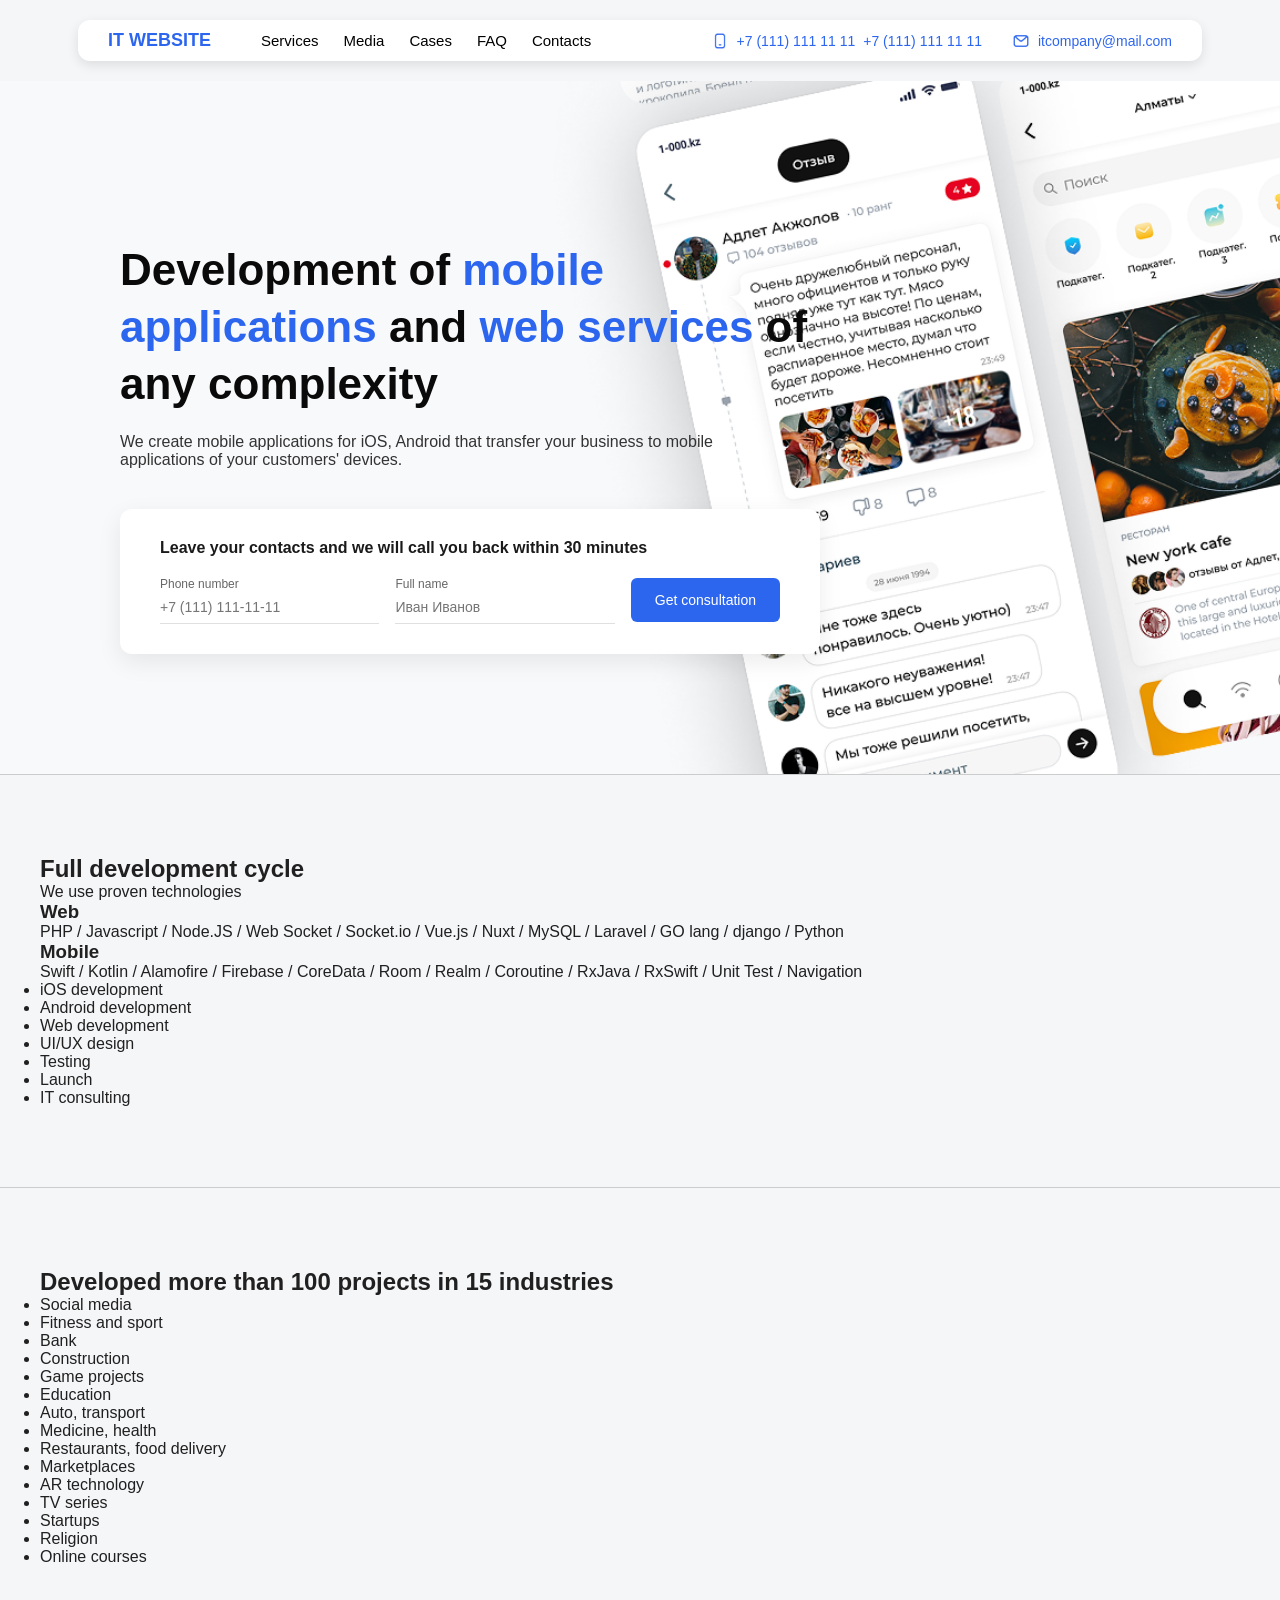
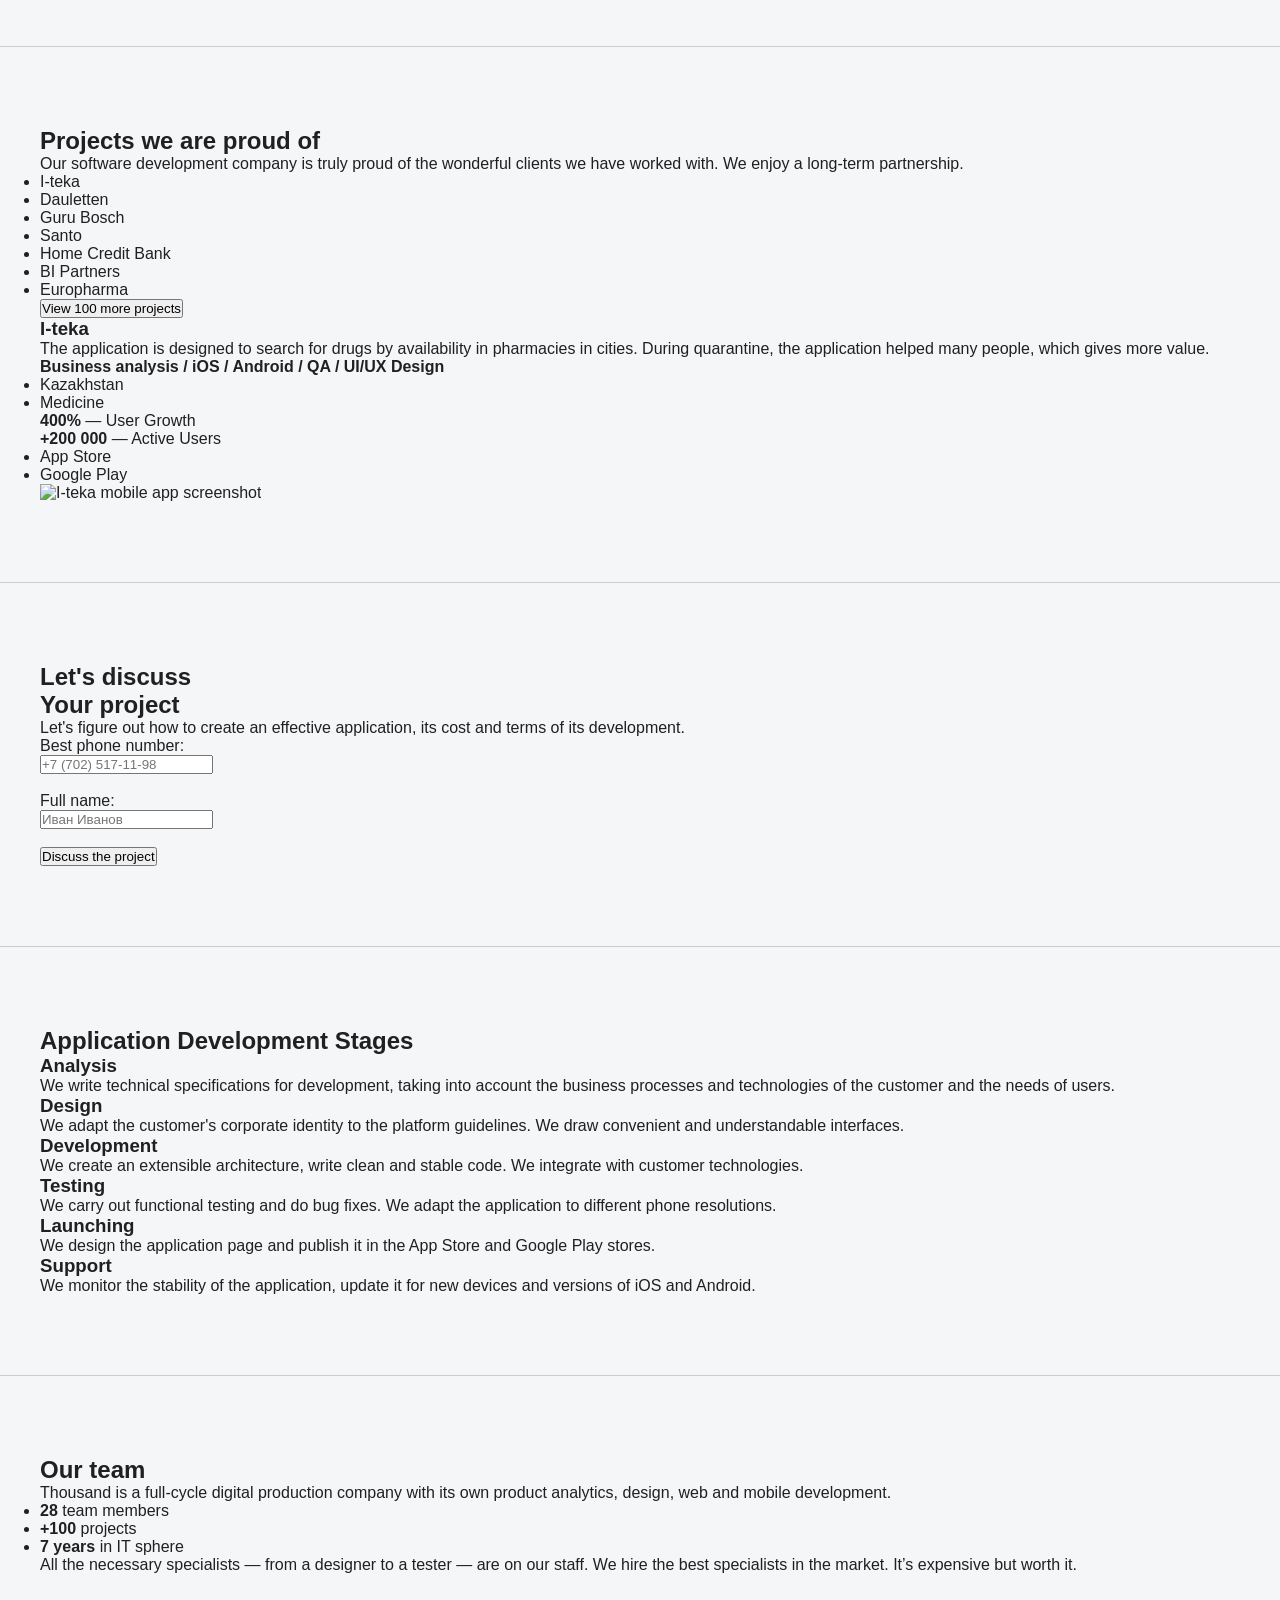
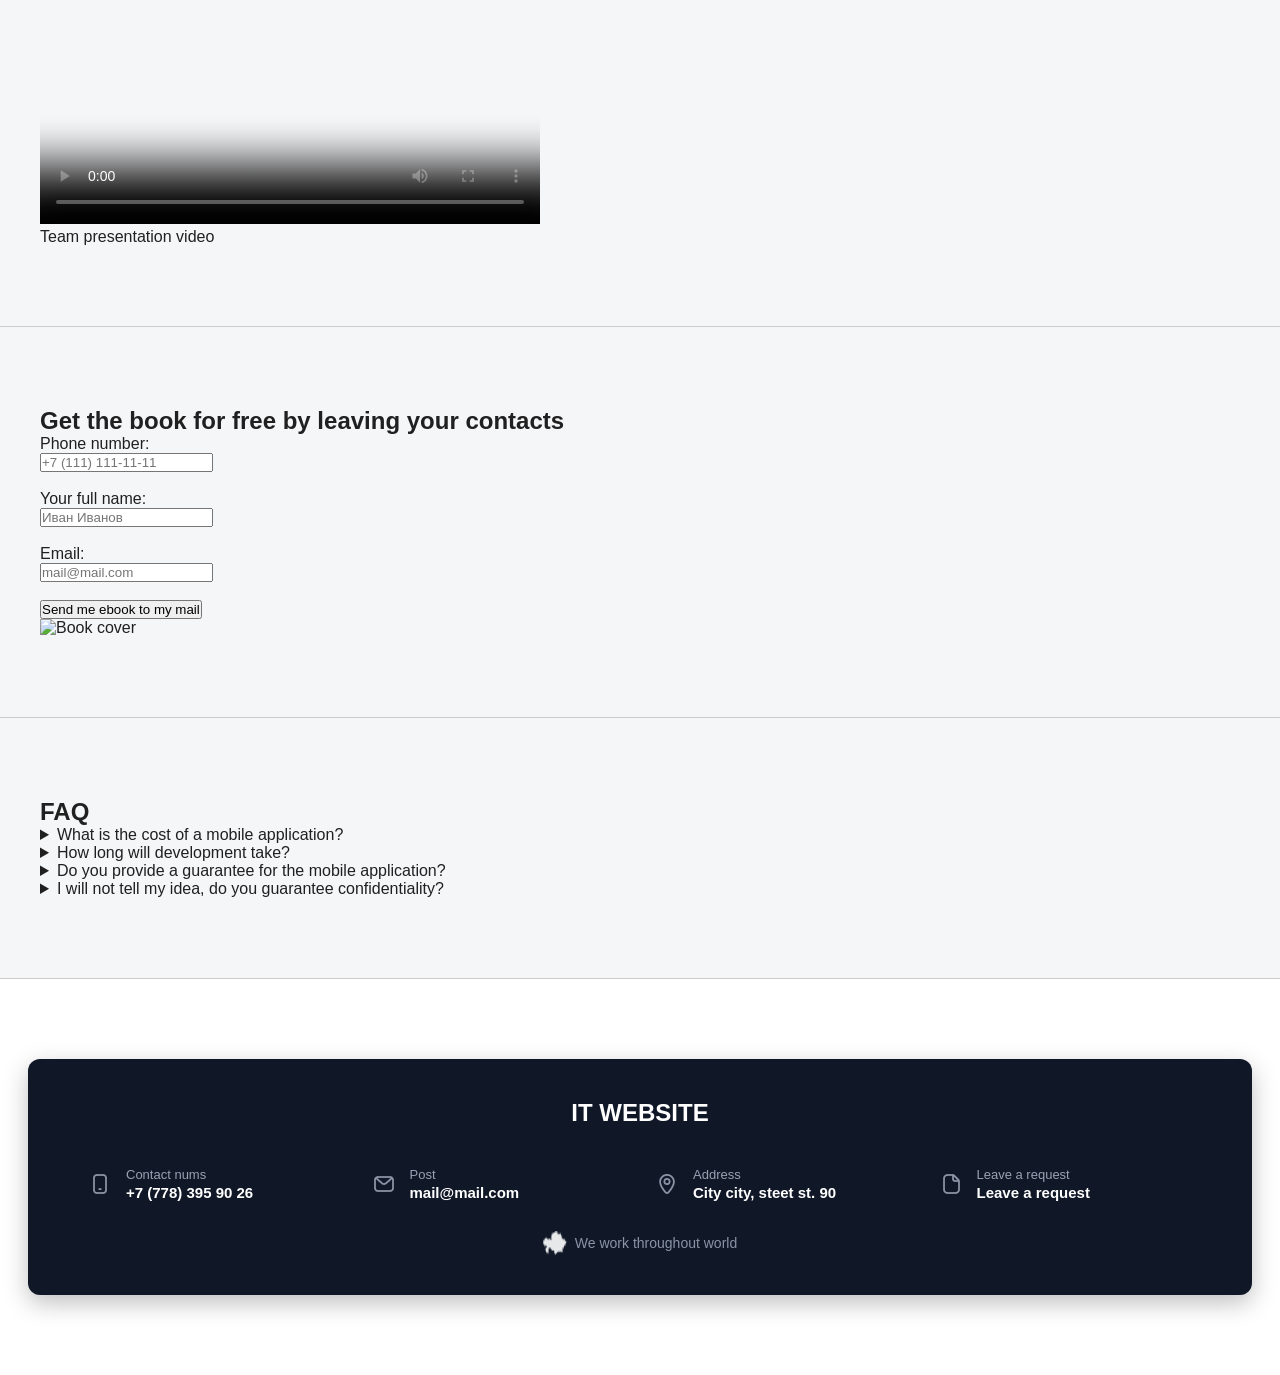
==== pr/index.html @ 30d2f7fa "Практика 4 готова" ====
<!DOCTYPE html>
<html lang="ru">

<head>
    <meta charset="UTF-8">
    <meta name="viewport" content="width=device-width, initial-scale=1.0">
    <title>Практика 4</title>
    <link rel="stylesheet" href="style.css">
</head>

<body>

    <header class="site-header">
        <div class="header-card">
            <div class="header-left">
                <h1 class="logo">IT WEBSITE</h1>

                <nav class="main-nav">
                    <ul>
                        <li><a href="#">Services</a></li>
                        <li><a href="#">Media</a></li>
                        <li><a href="#">Cases</a></li>
                        <li><a href="#">FAQ</a></li>
                        <li><a href="#">Contacts</a></li>
                    </ul>
                </nav>
            </div>

            <div class="header-right">
                <div class="contact-block">
                    <img src="../src/assets/icons/phone_color.png" alt="phone">
                    <p>+7 (111) 111 11 11</p>
                    <p>+7 (111) 111 11 11</p>
                </div>

                <div class="contact-block">
                    <img src="../src/assets/icons/letter_color.png" alt="mail">
                    <a href="mailto:itcompany@mail.com">itcompany@mail.com</a>
                </div>
            </div>
        </div>
    </header>



    <section class="hero">
        <div class="hero-container">

            <div class="hero-text">
                <h2>
                    Development of <span>mobile applications</span> and <span>web services</span> of any complexity
                </h2>
                <p>
                    We create mobile applications for iOS, Android that transfer your business to mobile applications
                    of your customers' devices.
                </p>
            </div>

            <div class="hero-form">
                <h3>Leave your contacts and we will call you back within 30 minutes</h3>

                <form>
                    <label>
                        <span>Phone number</span>
                        <input type="tel" name="phone" placeholder="+7 (111) 111-11-11">
                    </label>

                    <label>
                        <span>Full name</span>
                        <input type="text" name="fullname" placeholder="Иван Иванов">
                    </label>

                    <button type="submit">Get consultation</button>
                </form>
            </div>
        </div>
    </section>


    <hr>

    <section class="development-cycle">
        <h2>Full development cycle</h2>
        <p>We use proven technologies</p>

        <div class="technologies">
            <h3>Web</h3>
            <p>PHP / Javascript / Node.JS / Web Socket / Socket.io / Vue.js / Nuxt / MySQL / Laravel / GO lang / django
                / Python</p>

            <h3>Mobile</h3>
            <p>Swift / Kotlin / Alamofire / Firebase / CoreData / Room / Realm / Coroutine / RxJava / RxSwift / Unit
                Test / Navigation</p>
        </div>

        <div class="directions">
            <ul>
                <li>iOS development</li>
                <li>Android development</li>
                <li>Web development</li>
                <li>UI/UX design</li>
                <li>Testing</li>
                <li>Launch</li>
                <li>IT consulting</li>
            </ul>
        </div>
    </section>

    <hr>
    <section class="industries">
        <h2>Developed more than <b>100</b> projects in <b>15</b> industries</h2>

        <div class="industries-list">
            <ul>
                <li>Social media</li>
                <li>Fitness and sport</li>
                <li>Bank</li>
                <li>Construction</li>
                <li>Game projects</li>

                <li>Education</li>
                <li>Auto, transport</li>
                <li>Medicine, health</li>
                <li>Restaurants, food delivery</li>
                <li>Marketplaces</li>


<li>AR technology</li>
                <li>TV series</li>
                <li>Startups</li>
                <li>Religion</li>
                <li>Online courses</li>
            </ul>
        </div>
    </section>

    <hr>

    <section class="projects">
        <h2>Projects we are proud of</h2>
        <p>Our software development company is truly proud of the wonderful clients we have worked with. We enjoy a
            long-term partnership.</p>

        <div class="projects-list">
            <ul>
                <li>I-teka</li>
                <li>Dauletten</li>
                <li>Guru Bosch</li>
                <li>Santo</li>
                <li>Home Credit Bank</li>
                <li>BI Partners</li>
                <li>Europharma</li>
            </ul>
            <button>View 100 more projects</button>
        </div>

        <article class="project-item">
            <h3>I-teka</h3>
            <p>The application is designed to search for drugs by availability in pharmacies in cities. During
                quarantine, the application helped many people, which gives more value.</p>

            <p><b>Business analysis / iOS / Android / QA / UI/UX Design</b></p>

            <ul>
                <li>Kazakhstan</li>
                <li>Medicine</li>
            </ul>

            <div class="project-stats">
                <p><b>400%</b> — User Growth</p>
                <p><b>+200 000</b> — Active Users</p>
            </div>

            <div class="app-links">
                <ul>
                    <li>App Store</li>
                    <li>Google Play</li>
                </ul>
            </div>

            <img src="images/project-iteka.jpg" alt="I-teka mobile app screenshot" width="400">
        </article>
    </section>

    <hr>

    <section class="discuss-project">
        <div class="discuss-info">
            <h2>Let's discuss<br>Your project</h2>
            <p>Let's figure out how to create an effective application, its cost and terms of its development.</p>
        </div>

        <div class="discuss-form">
            <form>
                <label>
                    Best phone number:<br>
                    <input type="tel" name="phone" placeholder="+7 (702) 517-11-98">
                </label>
                <br><br>

                <label>
                    Full name:<br>
                    <input type="text" name="fullname" placeholder="Иван Иванов">
                </label>
                <br><br>

                <button type="submit">Discuss the project</button>
            </form>
        </div>
    </section>

    <hr>

    <section class="development-stages">
        <h2>Application Development Stages</h2>

        <div class="stages-list">
            <article class="stage">
                <h3>Analysis</h3>
                <p>We write technical specifications for development, taking into account the business processes and
                    technologies of the customer and the needs of users.</p>
            </article>

            <article class="stage">
                <h3>Design</h3>
                <p>We adapt the customer's corporate identity to the platform guidelines. We draw convenient and
                    understandable interfaces.</p>
            </article>

            <article class="stage">
                <h3>Development</h3>
                <p>We create an extensible architecture, write clean and stable code. We integrate with customer
                    technologies.</p>
            </article>

            <article class="stage">
                <h3>Testing</h3>
                <p>We carry out functional testing and do bug fixes. We adapt the application to different phone
                    resolutions.</p>
            </article>

            <article class="stage">
                <h3>Launching</h3>
                <p>We design the application page and publish it in the App Store and Google Play stores.</p>
            </article>

<article class="stage">
                <h3>Support</h3>
                <p>We monitor the stability of the application, update it for new devices and versions of iOS and
                    Android.</p>
            </article>
        </div>
    </section>

    <hr>

    <section class="team">
        <div class="team-info">
            <h2>Our team</h2>
            <p>Thousand is a full-cycle digital production company with its own product analytics, design, web and
                mobile development.</p>

            <ul class="team-stats">
                <li>
                    <strong>28</strong>
                    <span>team members</span>
                </li>
                <li>
                    <strong>+100</strong>
                    <span>projects</span>
                </li>
                <li>
                    <strong>7 years</strong>
                    <span>in IT sphere</span>
                </li>
            </ul>

            <p>All the necessary specialists — from a designer to a tester — are on our staff. We hire the best
                specialists in the market. It’s expensive but worth it.</p>
        </div>

        <div class="team-media">
            <figure>
                <video controls poster="images/team-poster.jpg" width="500">
                    <source src="videos/team-presentation.mp4" type="video/mp4">
                    Your browser does not support the video tag.
                </video>
                <figcaption>Team presentation video</figcaption>
            </figure>
        </div>
    </section>

    <hr>

    <section class="get-book">
        <h2>Get the book for free by leaving your contacts</h2>

        <div class="book-content">
            <div class="book-form">
                <form>
                    <label>
                        Phone number:<br>
                        <input type="tel" name="phone" placeholder="+7 (111) 111-11-11">
                    </label>
                    <br><br>

                    <label>
                        Your full name:<br>
                        <input type="text" name="fullname" placeholder="Иван Иванов">
                    </label>
                    <br><br>

                    <label>
                        Email:<br>
                        <input type="email" name="email" placeholder="mail@mail.com">
                    </label>
                    <br><br>

                    <button type="submit">Send me ebook to my mail</button>
                </form>
            </div>

            <div class="book-image">
                <img src="images/book.jpg" alt="Book cover" width="250">
            </div>
        </div>
    </section>

    <hr>

    <section class="faq">
        <h2>FAQ</h2>

        <div class="faq-content">
            <details>
                <summary>What is the cost of a mobile application?</summary>
                <p>-</p>
            </details>

            <details>
                <summary>How long will development take?</summary>
                <p>Development terms directly depend on the requirements for the mobile application, the characteristics
                    of the company, as well as the wishes of the customer.
                    Average development time from start to finished application:<br>
                    Medium projects — up to <b>3 months</b>.<br>
                    Large projects — about <b>4–6 months</b>.<br>
                    To get a more accurate estimate, it is necessary to define the main task, logic, and functionality.
                </p>
            </details>

            <details>
                <summary>Do you provide a guarantee for the mobile application?</summary>
                <p>-</p>
            </details>

            <details>
                <summary>I will not tell my idea, do you guarantee confidentiality?</summary>
                <p>-</p>
            </details>
        </div>
    </section>

    <hr>

    <footer class="site-footer">
        <div class="footer-card">
            <h2>IT WEBSITE</h2>

<div class="footer-row">
                <div class="footer-col">
                    <img src="../src/assets/icons/phone.png" alt="phone">
                    <div class="footer-text-block">
                        <p class="footer-label">Contact nums</p>
                        <p class="footer-text">+7 (778) 395 90 26</p>
                    </div>
                </div>

                <div class="footer-col">
                    <img src="../src/assets/icons/letter.png" alt="mail">
                    <div class="footer-text-block">
                        <p class="footer-label">Post</p>
                        <p class="footer-text">mail@mail.com</p>
                    </div>
                </div>

                <div class="footer-col">
                    <img src="../src/assets/icons/geo.png" alt="address">
                    <div class="footer-text-block">
                        <p class="footer-label">Address</p>
                        <p class="footer-text">City city, steet st. 90</p>
                    </div>
                </div>

                <div class="footer-col">
                    <img src="../src/assets/icons/doc.png" alt="request">
                    <div class="footer-text-block">
                        <p class="footer-label">Leave a request</p>
                        <p class="footer-text">Leave a request</p>
                    </div>
                </div>
            </div>

            <div class="footer-bottom">
                <img src="../src/assets/icons/cloud.png" alt="cloud">
                <p>We work throughout world</p>
            </div>
        </div>
    </footer>

</body>

</html>
---- pr/style.css ----
/* ГЛОБАЛЬНЫЕ СТИЛИ */

* {
  margin: 0;
  padding: 0;
  box-sizing: border-box;
}

body {
  font-family: Arial, sans-serif;
  color: #202020;
  display: flex;
  flex-direction: column;
  min-height: 100vh;
  background-color: #F5F6F8;
}

/* ШАПКА */

.site-header {
  background-color: #F5F6F8;
  display: flex;
  justify-content: center;
  padding: 20px 0;
  position: sticky;
  top: 0;
  z-index: 100;
}

.header-card {
  background-color: #fff;
  border-radius: 12px;
  box-shadow: 0 4px 12px rgba(0, 0, 0, 0.1);
  max-width: 1124px;
  width: 90%;
  padding: 10px 30px;
  display: flex;
  justify-content: space-between;
  align-items: center;
}

/* левая часть: логотип + меню */
.header-left {
  display: flex;
  align-items: center;
  gap: 50px;
}

.logo {
  font-size: 18px;
  font-weight: 700;
  color: #2D66EE;
}

/* навигация */
.main-nav ul {
  list-style: none;
  display: flex;
  gap: 25px;
}

.main-nav a {
  text-decoration: none;
  color: #000;
  font-size: 15px;
  font-weight: 500;
  transition: color 0.2s ease;
}

.main-nav a:hover {
  color: #2D66EE;
}

/* правая часть: телефоны и почта */
.header-right {
  display: flex;
  align-items: center;
  gap: 30px;
}

.contact-block {
  display: flex;
  align-items: center;
  gap: 8px;
}

.contact-block img {
  width: 18px;
  height: auto;
}

.contact-block p,
.contact-block a {
  font-size: 14px;
  font-weight: 500;
  color: #2D66EE;
  text-decoration: none;
}

.contact-block a:hover {
  text-decoration: underline;
}

/* ПЕРВЫЙ ЭКРАН (HERO SECTION)*/

.hero {
  position: relative;
  background-color: #f8f9fb;
  background-image: url('../src/assets/img/hero-bg.png');
  background-repeat: no-repeat;
  background-position: right -100px top -100px; 
  background-size: 900px auto;
  padding: 160px 0 120px;
  overflow: visible;
}

/* контейнер секции */
.hero-container {
  display: flex;
  flex-direction: column;
  align-items: flex-start;
  max-width: 1100px;
  margin-left: 120px;
  position: relative;
  z-index: 1;
}

/* текст */
.hero-text h2 {
  font-size: 44px;
  font-weight: 700;
  line-height: 1.3;
  color: #0a0a0a;
  margin-bottom: 20px;
  max-width: 700px;
}

.hero-text span {
  color: #2D66EE;
}

.hero-text p {
  color: #333;
  font-size: 16px;
  max-width: 600px;
  margin-bottom: 40px;
}

/* форма */
.hero-form {
  background-color: #fff;
  border-radius: 12px;
  box-shadow: 0 8px 24px rgba(0, 0, 0, 0.08);
  padding: 30px 40px;
  width: 700px;
}

.hero-form h3 {
  font-size: 16px;
  font-weight: 600;
  margin-bottom: 20px;
  color: #1a1a1a;
}

/* поля и кнопка */
.hero-form form {
  display: flex;
  align-items: center;
  gap: 16px;
}

/* поля */
.hero-form label {
  display: flex;
  flex-direction: column;
  font-size: 12px;
  color: #666;
  flex: 1;
}

.hero-form input {
  border: none;
  border-bottom: 1px solid #e0e0e0;
  padding: 8px 0;
  font-size: 14px;
  outline: none;
}

/* кнопка */
.hero-form button {
  background-color: #2D66EE;
  color: white;
  font-size: 14px;
  font-weight: 500;
  border: none;
  border-radius: 6px;
  padding: 14px 24px;
  cursor: pointer;
  flex-shrink: 0;
  transition: background-color 0.2s;
}

.hero-form button:hover {
  background-color: #1f4fb5;
}

/* ПОДВАЛ */

.site-footer {
  background-color: #fff;
  display: flex;
  justify-content: center;
  align-items: center;
  padding: 80px 0;
}

/* карточка подвала */
.footer-card {
  background-color: #101828;
  border-radius: 12px;
  padding: 40px 60px;
  box-shadow: 0 8px 24px rgba(0, 0, 0, 0.25);
  width: 100%;
  max-width: 1224px;
  color: white;
}

/* заголовок */
.footer-card h2 {
  text-align: center;
  font-size: 24px;
  font-weight: 700;
  margin-bottom: 40px;
}

/* блок с 4 колонками */
.footer-row {
  display: flex;
  justify-content: space-between;
  align-items: center;
  flex-wrap: wrap;
  gap: 30px;
  margin-bottom: 30px;
}

/* каждая колонка */
.footer-col {
  display: flex;
  align-items: center;
  gap: 14px;
  flex: 1;
  min-width: 220px;
}

.footer-col img {
  width: 24px;
  height: 24px;
  opacity: 0.9;
}

Ангелиночка(солнышко), [28.11.2025 20:32]
/* текстовые блоки */
.footer-text-block {
  display: flex;
  flex-direction: column;
  align-items: flex-start;
}

.footer-label {
  font-size: 13px;
  color: #98A2B3;
  margin-bottom: 2px;
}

.footer-text {
  font-size: 15px;
  font-weight: 600;
  color: #FFFFFF;
}

/* нижняя строка */
.footer-bottom {
  display: flex;
  justify-content: center;
  align-items: center;
  gap: 8px;
  font-size: 14px;
  color: #98A2B3;
  opacity: 0.9;
}

.footer-bottom img {
  width: 24px;
  height: 24px;
}

section {
  padding: 80px 40px;
}

hr {
  border: none;
  border-top: 1px solid #ccc;
}
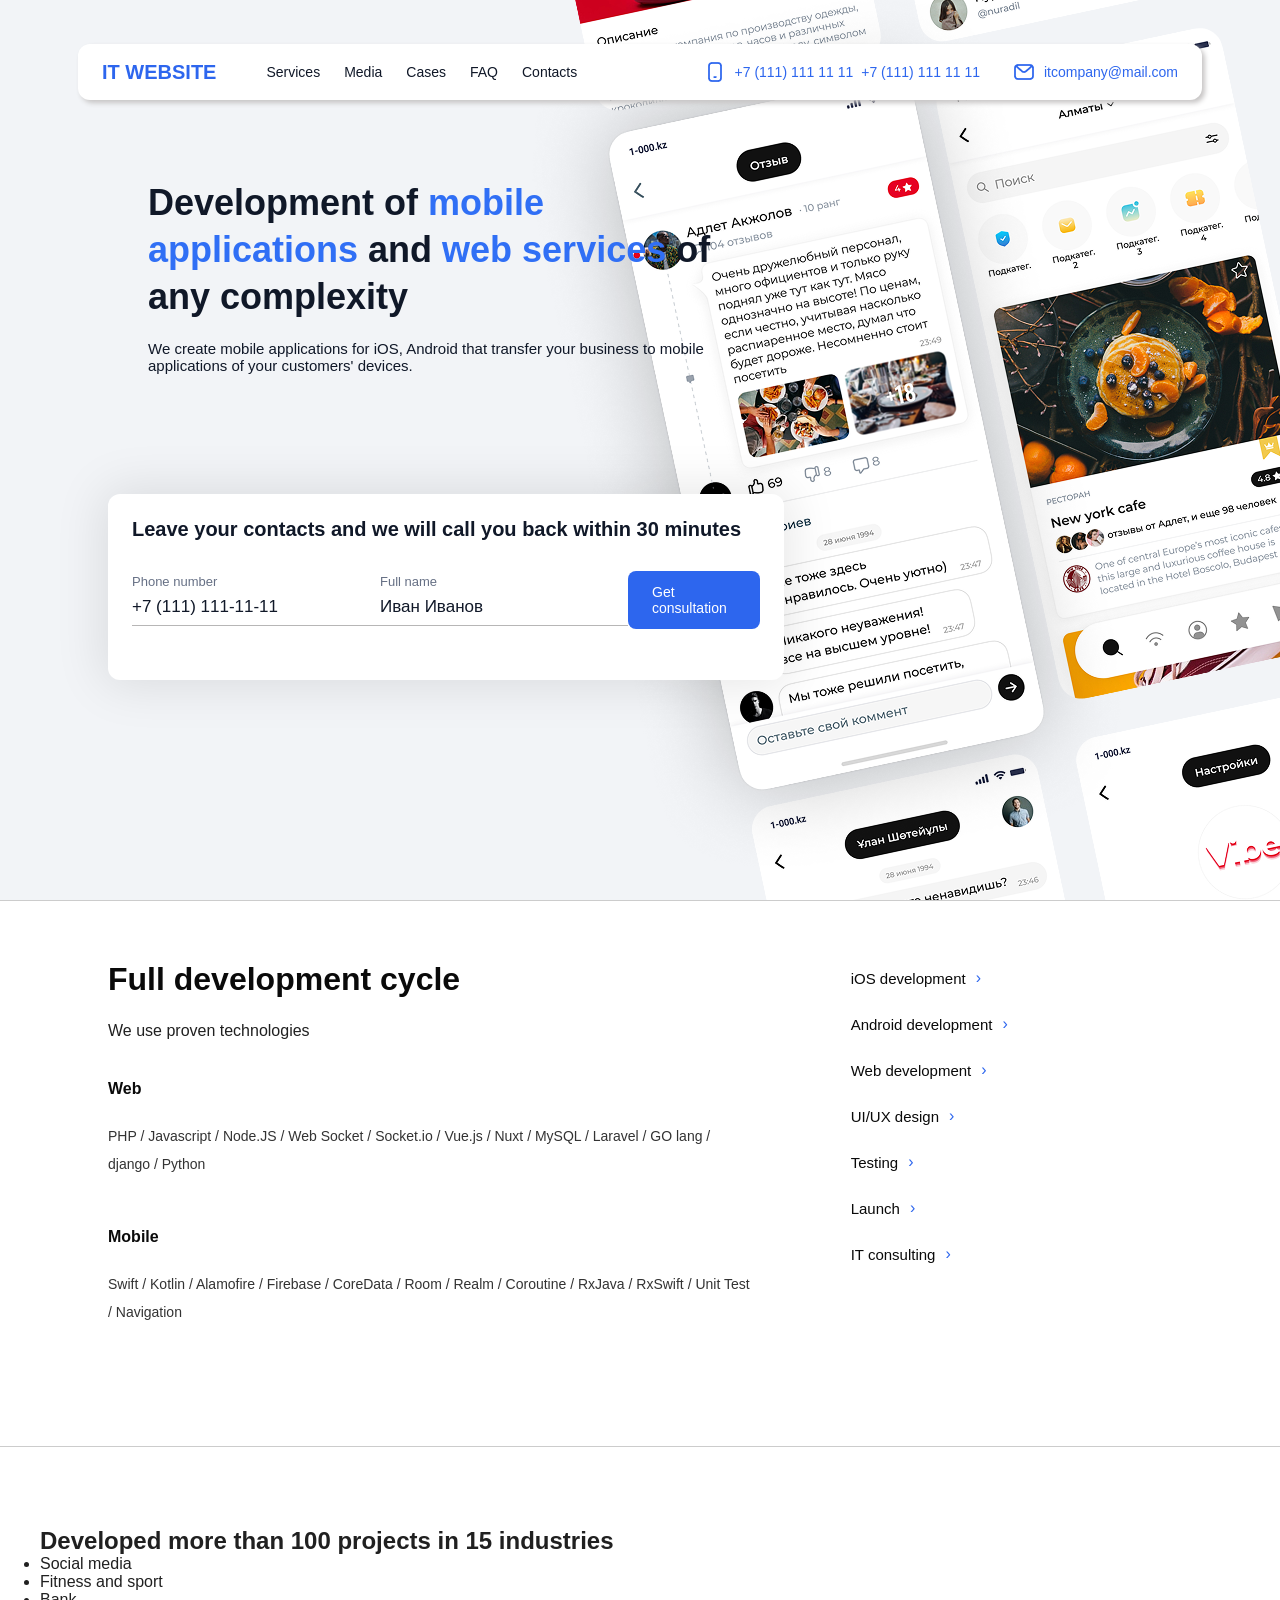
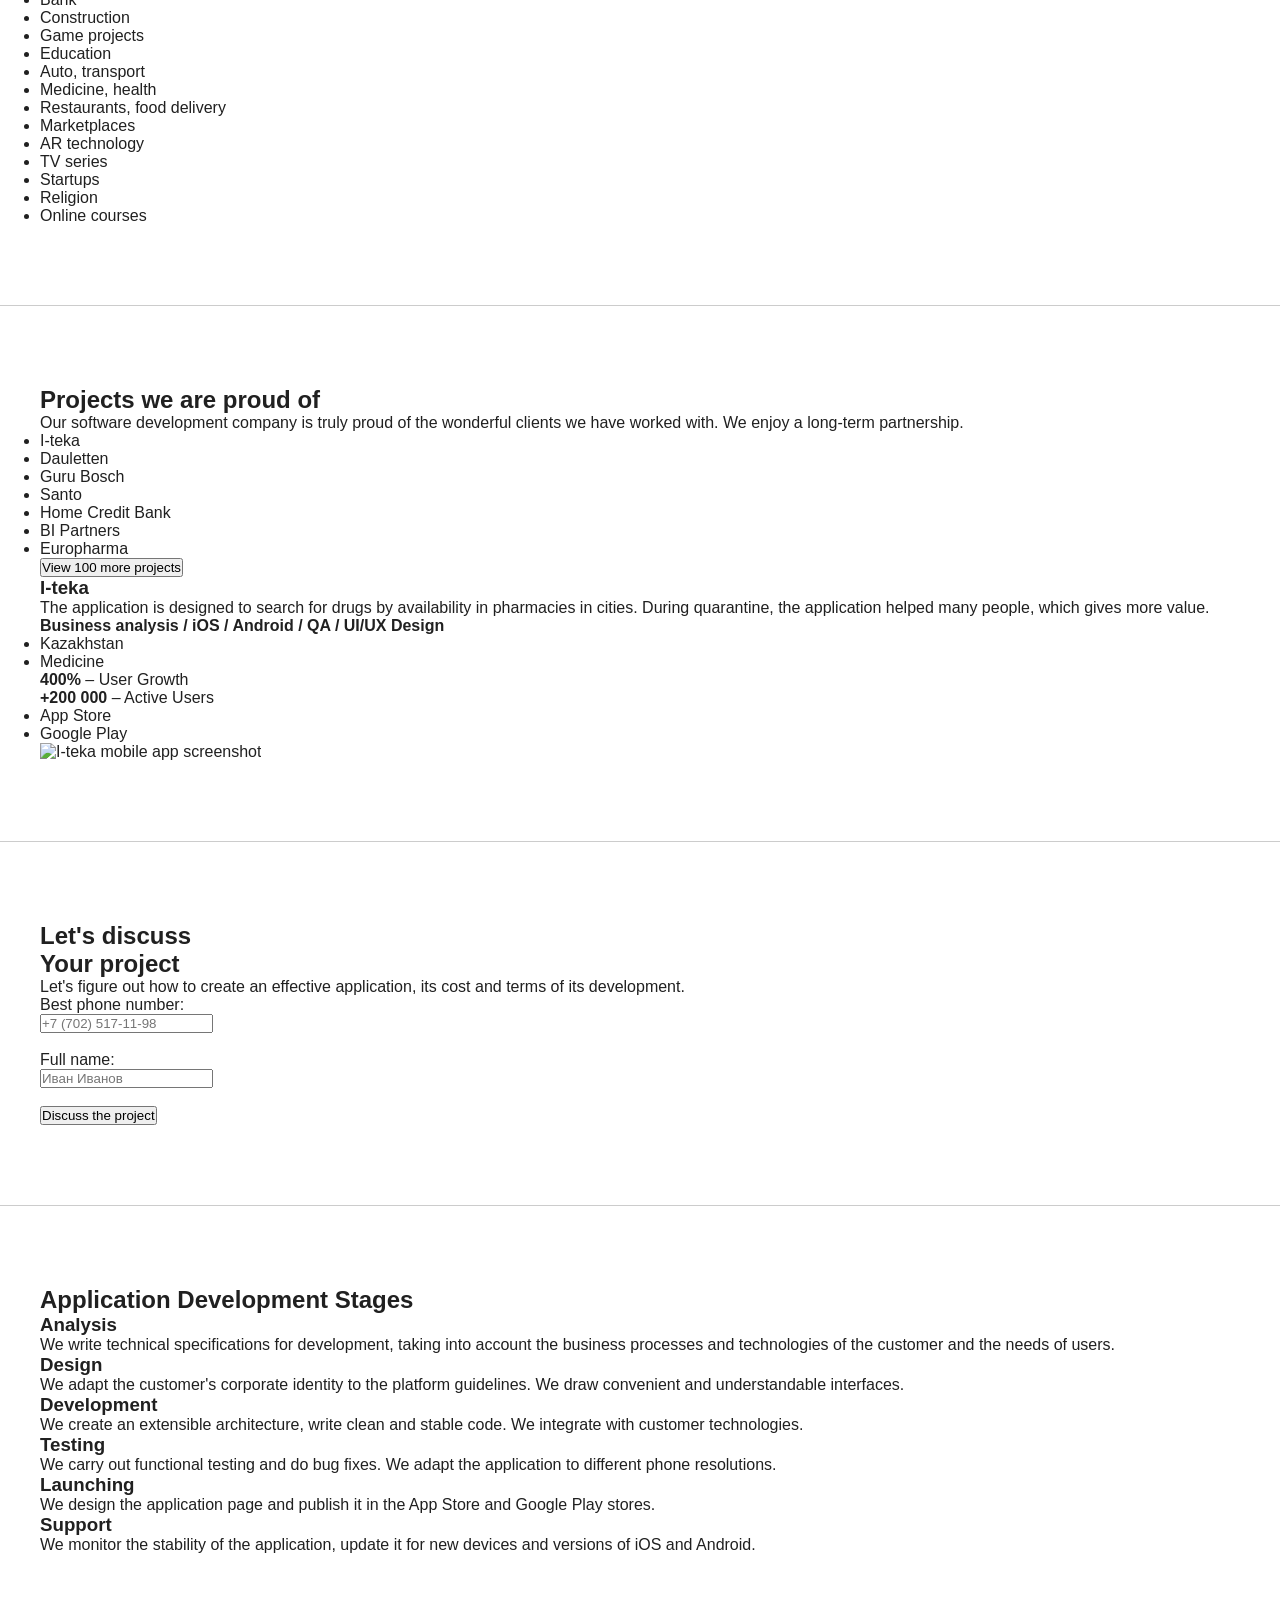
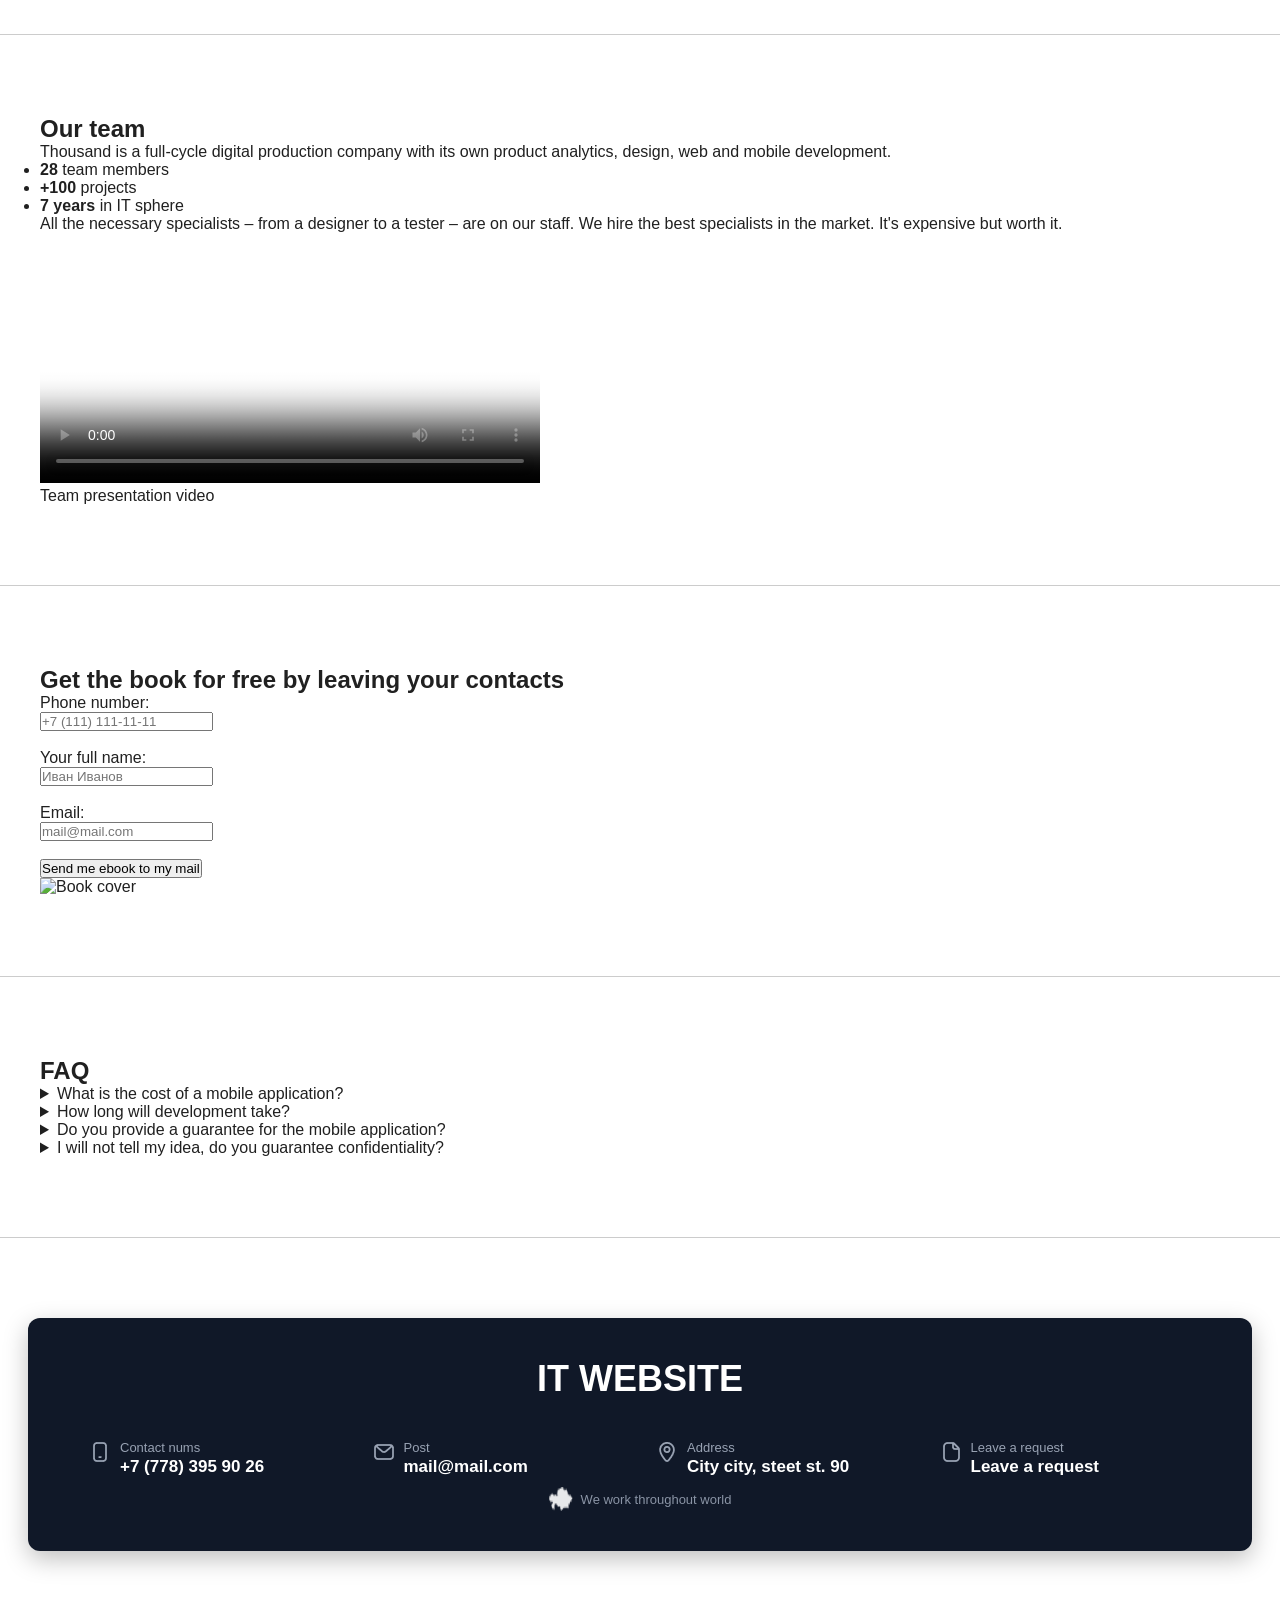
==== commit aa74a168: "Практика 5" ====
--- a/pr/index.html
+++ b/pr/index.html
@@ -4,17 +4,19 @@
 <head>
     <meta charset="UTF-8">
     <meta name="viewport" content="width=device-width, initial-scale=1.0">
-    <title>Практика 4</title>
+    <title>Практика</title>
     <link rel="stylesheet" href="style.css">
 </head>
 
 <body>
-
     <header class="site-header">
         <div class="header-card">
             <div class="header-left">
+                <div class="mobile-menu_icon">
+                    <img src="../src/assets/icons/burger.png" alt="menu">
+                </div>
+
                 <h1 class="logo">IT WEBSITE</h1>
-
                 <nav class="main-nav">
                     <ul>
                         <li><a href="#">Services</a></li>
@@ -25,14 +27,12 @@
                     </ul>
                 </nav>
             </div>
-
             <div class="header-right">
                 <div class="contact-block">
                     <img src="../src/assets/icons/phone_color.png" alt="phone">
                     <p>+7 (111) 111 11 11</p>
                     <p>+7 (111) 111 11 11</p>
                 </div>
-
                 <div class="contact-block">
                     <img src="../src/assets/icons/letter_color.png" alt="mail">
                     <a href="mailto:itcompany@mail.com">itcompany@mail.com</a>
@@ -41,75 +41,76 @@
         </div>
     </header>
 
-
-
     <section class="hero">
         <div class="hero-container">
-
             <div class="hero-text">
                 <h2>
-                    Development of <span>mobile applications</span> and <span>web services</span> of any complexity
+                    Development of <span>mobile applications</span> and
+                    <span>web services</span> of any complexity
                 </h2>
                 <p>
-                    We create mobile applications for iOS, Android that transfer your business to mobile applications
-                    of your customers' devices.
-                </p>
-            </div>
-
+                    We create mobile applications for iOS, Android that transfer your business to mobile
+                    applications of your customers' devices.
+                </p>
+            </div>
             <div class="hero-form">
                 <h3>Leave your contacts and we will call you back within 30 minutes</h3>
-
                 <form>
                     <label>
                         <span>Phone number</span>
                         <input type="tel" name="phone" placeholder="+7 (111) 111-11-11">
                     </label>
-
                     <label>
                         <span>Full name</span>
                         <input type="text" name="fullname" placeholder="Иван Иванов">
                     </label>
-
-                    <button type="submit">Get consultation</button>
+                    <button type="submit">Get <br> consultation</button>
                 </form>
             </div>
         </div>
     </section>
 
-
     <hr>
 
     <section class="development-cycle">
-        <h2>Full development cycle</h2>
-        <p>We use proven technologies</p>
-
-        <div class="technologies">
-            <h3>Web</h3>
-            <p>PHP / Javascript / Node.JS / Web Socket / Socket.io / Vue.js / Nuxt / MySQL / Laravel / GO lang / django
-                / Python</p>
-
-            <h3>Mobile</h3>
-            <p>Swift / Kotlin / Alamofire / Firebase / CoreData / Room / Realm / Coroutine / RxJava / RxSwift / Unit
-                Test / Navigation</p>
-        </div>
-
-        <div class="directions">
-            <ul>
-                <li>iOS development</li>
-                <li>Android development</li>
-                <li>Web development</li>
-                <li>UI/UX design</li>
-                <li>Testing</li>
-                <li>Launch</li>
-                <li>IT consulting</li>
-            </ul>
-        </div>
-    </section>
-
-    <hr>
+        <div class="dev-header">
+            <h2>Full development cycle</h2>
+            <p>We use proven technologies</p>
+        </div>
+
+        <div class="development-cycle-container">
+            <div class="left-column">
+                <div class="technologies">
+                    <h3>Web</h3>
+                    <p>
+                        PHP / Javascript / Node.JS / Web Socket / Socket.io / Vue.js / Nuxt / MySQL /
+                        Laravel / GO lang / django / Python
+                    </p>
+                    <h3>Mobile</h3>
+                    <p>
+                        Swift / Kotlin / Alamofire / Firebase / CoreData / Room / Realm / Coroutine /
+                        RxJava / RxSwift / Unit Test / Navigation
+                    </p>
+                </div>
+            </div>
+            <div class="directions">
+                <ul>
+                    <li>iOS development</li>
+                    <li>Android development</li>
+                    <li>Web development</li>
+                    <li>UI/UX design</li>
+                    <li>Testing</li>
+                    <li>Launch</li>
+                    <li>IT consulting</li>
+                </ul>
+            </div>
+        </div>
+    </section>
+
+    <hr>
+
     <section class="industries">
         <h2>Developed more than <b>100</b> projects in <b>15</b> industries</h2>
-
         <div class="industries-list">
             <ul>
                 <li>Social media</li>
@@ -117,15 +118,12 @@
                 <li>Bank</li>
                 <li>Construction</li>
                 <li>Game projects</li>
-
                 <li>Education</li>
                 <li>Auto, transport</li>
                 <li>Medicine, health</li>
                 <li>Restaurants, food delivery</li>
                 <li>Marketplaces</li>
-
-
-<li>AR technology</li>
+                <li>AR technology</li>
                 <li>TV series</li>
                 <li>Startups</li>
                 <li>Religion</li>
@@ -138,9 +136,10 @@
 
     <section class="projects">
         <h2>Projects we are proud of</h2>
-        <p>Our software development company is truly proud of the wonderful clients we have worked with. We enjoy a
-            long-term partnership.</p>
-
+        <p>
+            Our software development company is truly proud of the wonderful clients we have worked with.
+            We enjoy a long-term partnership.
+        </p>
         <div class="projects-list">
             <ul>
                 <li>I-teka</li>
@@ -153,31 +152,27 @@
             </ul>
             <button>View 100 more projects</button>
         </div>
-
         <article class="project-item">
             <h3>I-teka</h3>
-            <p>The application is designed to search for drugs by availability in pharmacies in cities. During
-                quarantine, the application helped many people, which gives more value.</p>
-
+            <p>
+                The application is designed to search for drugs by availability in pharmacies in cities.
+                During quarantine, the application helped many people, which gives more value.
+            </p>
             <p><b>Business analysis / iOS / Android / QA / UI/UX Design</b></p>
-
             <ul>
                 <li>Kazakhstan</li>
                 <li>Medicine</li>
             </ul>
-
             <div class="project-stats">
-                <p><b>400%</b> — User Growth</p>
-                <p><b>+200 000</b> — Active Users</p>
-            </div>
-
+                <p><b>400%</b> – User Growth</p>
+                <p><b>+200 000</b> – Active Users</p>
+            </div>
             <div class="app-links">
                 <ul>
                     <li>App Store</li>
                     <li>Google Play</li>
                 </ul>
             </div>
-
             <img src="images/project-iteka.jpg" alt="I-teka mobile app screenshot" width="400">
         </article>
     </section>
@@ -189,7 +184,6 @@
             <h2>Let's discuss<br>Your project</h2>
             <p>Let's figure out how to create an effective application, its cost and terms of its development.</p>
         </div>
-
         <div class="discuss-form">
             <form>
                 <label>
@@ -197,13 +191,11 @@
                     <input type="tel" name="phone" placeholder="+7 (702) 517-11-98">
                 </label>
                 <br><br>
-
                 <label>
                     Full name:<br>
                     <input type="text" name="fullname" placeholder="Иван Иванов">
                 </label>
                 <br><br>
-
                 <button type="submit">Discuss the project</button>
             </form>
         </div>
@@ -213,41 +205,47 @@
 
     <section class="development-stages">
         <h2>Application Development Stages</h2>
-
         <div class="stages-list">
             <article class="stage">
                 <h3>Analysis</h3>
-                <p>We write technical specifications for development, taking into account the business processes and
-                    technologies of the customer and the needs of users.</p>
-            </article>
-
+                <p>
+                    We write technical specifications for development, taking into account the business
+                    processes and technologies of the customer and the needs of users.
+                </p>
+            </article>
             <article class="stage">
                 <h3>Design</h3>
-                <p>We adapt the customer's corporate identity to the platform guidelines. We draw convenient and
-                    understandable interfaces.</p>
-            </article>
-
+                <p>
+                    We adapt the customer's corporate identity to the platform guidelines.
+                    We draw convenient and understandable interfaces.
+                </p>
+            </article>
             <article class="stage">
                 <h3>Development</h3>
-                <p>We create an extensible architecture, write clean and stable code. We integrate with customer
-                    technologies.</p>
-            </article>
-
+                <p>
+                    We create an extensible architecture, write clean and stable code.
+                    We integrate with customer technologies.
+                </p>
+            </article>
             <article class="stage">
                 <h3>Testing</h3>
-                <p>We carry out functional testing and do bug fixes. We adapt the application to different phone
-                    resolutions.</p>
-            </article>
-
+                <p>
+                    We carry out functional testing and do bug fixes.
+                    We adapt the application to different phone resolutions.
+                </p>
+            </article>
             <article class="stage">
                 <h3>Launching</h3>
-                <p>We design the application page and publish it in the App Store and Google Play stores.</p>
-            </article>
-
-<article class="stage">
+                <p>
+                    We design the application page and publish it in the App Store and Google Play stores.
+                </p>
+            </article>
+            <article class="stage">
                 <h3>Support</h3>
-                <p>We monitor the stability of the application, update it for new devices and versions of iOS and
-                    Android.</p>
+                <p>
+                    We monitor the stability of the application, update it for new devices
+                    and versions of iOS and Android.
+                </p>
             </article>
         </div>
     </section>
@@ -257,28 +255,20 @@
     <section class="team">
         <div class="team-info">
             <h2>Our team</h2>
-            <p>Thousand is a full-cycle digital production company with its own product analytics, design, web and
-                mobile development.</p>
-
+            <p>
+                Thousand is a full-cycle digital production company with its own product analytics,
+                design, web and mobile development.
+            </p>
             <ul class="team-stats">
-                <li>
-                    <strong>28</strong>
-                    <span>team members</span>
-                </li>
-                <li>
-                    <strong>+100</strong>
-                    <span>projects</span>
-                </li>
-                <li>
-                    <strong>7 years</strong>
-                    <span>in IT sphere</span>
-                </li>
+                <li><strong>28</strong> <span>team members</span></li>
+                <li><strong>+100</strong> <span>projects</span></li>
+                <li><strong>7 years</strong> <span>in IT sphere</span></li>
             </ul>
-
-            <p>All the necessary specialists — from a designer to a tester — are on our staff. We hire the best
-                specialists in the market. It’s expensive but worth it.</p>
-        </div>
-
+            <p>
+                All the necessary specialists – from a designer to a tester – are on our staff.
+                We hire the best specialists in the market. It's expensive but worth it.
+            </p>
+        </div>
         <div class="team-media">
             <figure>
                 <video controls poster="images/team-poster.jpg" width="500">
@@ -294,7 +284,6 @@
 
     <section class="get-book">
         <h2>Get the book for free by leaving your contacts</h2>
-
         <div class="book-content">
             <div class="book-form">
                 <form>
@@ -303,23 +292,19 @@
                         <input type="tel" name="phone" placeholder="+7 (111) 111-11-11">
                     </label>
                     <br><br>
-
                     <label>
                         Your full name:<br>
                         <input type="text" name="fullname" placeholder="Иван Иванов">
                     </label>
                     <br><br>
-
                     <label>
                         Email:<br>
                         <input type="email" name="email" placeholder="mail@mail.com">
                     </label>
                     <br><br>
-
                     <button type="submit">Send me ebook to my mail</button>
                 </form>
             </div>
-
             <div class="book-image">
                 <img src="images/book.jpg" alt="Book cover" width="250">
             </div>
@@ -330,29 +315,27 @@
 
     <section class="faq">
         <h2>FAQ</h2>
-
         <div class="faq-content">
             <details>
                 <summary>What is the cost of a mobile application?</summary>
                 <p>-</p>
             </details>
-
             <details>
                 <summary>How long will development take?</summary>
-                <p>Development terms directly depend on the requirements for the mobile application, the characteristics
-                    of the company, as well as the wishes of the customer.
+                <p>
+                    Development terms directly depend on the requirements for the mobile application,
+                    the characteristics of the company, as well as the wishes of the customer.
                     Average development time from start to finished application:<br>
-                    Medium projects — up to <b>3 months</b>.<br>
-                    Large projects — about <b>4–6 months</b>.<br>
-                    To get a more accurate estimate, it is necessary to define the main task, logic, and functionality.
+                    Medium projects – up to <b>3 months</b>.<br>
+                    Large projects – about <b>4–6 months</b>.<br>
+                    To get a more accurate estimate, it is necessary to define the main task,
+                    logic, and functionality.
                 </p>
             </details>
-
             <details>
                 <summary>Do you provide a guarantee for the mobile application?</summary>
                 <p>-</p>
             </details>
-
             <details>
                 <summary>I will not tell my idea, do you guarantee confidentiality?</summary>
                 <p>-</p>
@@ -365,8 +348,7 @@
     <footer class="site-footer">
         <div class="footer-card">
             <h2>IT WEBSITE</h2>
-
-<div class="footer-row">
+            <div class="footer-row">
                 <div class="footer-col">
                     <img src="../src/assets/icons/phone.png" alt="phone">
                     <div class="footer-text-block">
@@ -374,7 +356,6 @@
                         <p class="footer-text">+7 (778) 395 90 26</p>
                     </div>
                 </div>
-
                 <div class="footer-col">
                     <img src="../src/assets/icons/letter.png" alt="mail">
                     <div class="footer-text-block">
@@ -382,7 +363,6 @@
                         <p class="footer-text">mail@mail.com</p>
                     </div>
                 </div>
-
                 <div class="footer-col">
                     <img src="../src/assets/icons/geo.png" alt="address">
                     <div class="footer-text-block">
@@ -390,7 +370,6 @@
                         <p class="footer-text">City city, steet st. 90</p>
                     </div>
                 </div>
-
                 <div class="footer-col">
                     <img src="../src/assets/icons/doc.png" alt="request">
                     <div class="footer-text-block">
@@ -399,14 +378,12 @@
                     </div>
                 </div>
             </div>
-
             <div class="footer-bottom">
                 <img src="../src/assets/icons/cloud.png" alt="cloud">
                 <p>We work throughout world</p>
             </div>
         </div>
     </footer>
-
 </body>
 
 </html>
--- a/pr/style.css
+++ b/pr/style.css
@@ -1,6 +1,3 @@
-
-/* ГЛОБАЛЬНЫЕ СТИЛИ */
-
 * {
   margin: 0;
   padding: 0;
@@ -8,36 +5,56 @@
 }
 
 body {
-  font-family: Arial, sans-serif;
+  font-family: 'Inter', Arial, sans-serif;
   color: #202020;
   display: flex;
   flex-direction: column;
   min-height: 100vh;
-  background-color: #F5F6F8;
+  background-color: #fff;
+  font-weight: 400;
 }
 
 /* ШАПКА */
+.mobile-menu_icon {
+  display: none;
+  cursor: pointer;
+}
+
+.mobile-menu_icon img {
+  width: 24px;
+  height: 24px;
+}
 
 .site-header {
-  background-color: #F5F6F8;
+  background-color: transparent;
   display: flex;
   justify-content: center;
   padding: 20px 0;
-  position: sticky;
-  top: 0;
-  z-index: 100;
+  position: fixed;
+  top: 24px;
+  left: 0;
+  right: 0;
+  z-index: 1000;
 }
 
 .header-card {
-  background-color: #fff;
+  display: flex;
+  padding: 16px 24px;
+  height: 56px;
+  width: 1124px;
+  max-width: 90%;
   border-radius: 12px;
-  box-shadow: 0 4px 12px rgba(0, 0, 0, 0.1);
-  max-width: 1124px;
-  width: 90%;
-  padding: 10px 30px;
-  display: flex;
+  background-color: #FFFFFF;
+  box-shadow: 3px 3px 5px rgb(199, 197, 197);
+  align-items: center;
   justify-content: space-between;
-  align-items: center;
+  font-weight: 500;
+}
+
+.logo {
+  color: #2D66EE;
+  font-size: 20px;
+  font-weight: 700;
 }
 
 /* левая часть: логотип + меню */
@@ -45,25 +62,32 @@
   display: flex;
   align-items: center;
   gap: 50px;
-}
-
-.logo {
-  font-size: 18px;
-  font-weight: 700;
-  color: #2D66EE;
 }
 
 /* навигация */
 .main-nav ul {
   list-style: none;
   display: flex;
-  gap: 25px;
+  gap: 24px;
+  margin: 0;
+  padding: 0;
+}
+
+.main-nav li {
+  font-size: 14px;
+  color: #101828;
+  cursor: pointer;
+  transition: color 0.2s ease;
+}
+
+.main-nav li:hover {
+  color: #2D66EE;
 }
 
 .main-nav a {
   text-decoration: none;
-  color: #000;
-  font-size: 15px;
+  color: #101828;
+  font-size: 14px;
   font-weight: 500;
   transition: color 0.2s ease;
 }
@@ -75,127 +99,140 @@
 /* правая часть: телефоны и почта */
 .header-right {
   display: flex;
+  gap: 32px;
   align-items: center;
-  gap: 30px;
 }
 
 .contact-block {
   display: flex;
+  gap: 8px;
   align-items: center;
-  gap: 8px;
 }
 
 .contact-block img {
-  width: 18px;
-  height: auto;
+  width: 24px;
+  height: 24px;
 }
 
 .contact-block p,
 .contact-block a {
   font-size: 14px;
+  color: #2D66EE;
   font-weight: 500;
-  color: #2D66EE;
   text-decoration: none;
+  margin: 0;
 }
 
 .contact-block a:hover {
   text-decoration: underline;
 }
 
-/* ПЕРВЫЙ ЭКРАН (HERO SECTION)*/
-
+/* ПЕРВЫЙ ЭКРАН (HERO SECTION) */
 .hero {
+  height: 900px;
+  color: #101828;
+  background-color: #F2F4F7;
+  background-image: url('../src/assets/img/hero-bg.png');
+  background-size: 60% auto;
+  background-repeat: no-repeat;
+  background-position: right center;
   position: relative;
-  background-color: #f8f9fb;
-  background-image: url('../src/assets/img/hero-bg.png');
-  background-repeat: no-repeat;
-  background-position: right -100px top -100px; 
-  background-size: 900px auto;
-  padding: 160px 0 120px;
   overflow: visible;
-}
-
-/* контейнер секции */
-.hero-container {
-  display: flex;
-  flex-direction: column;
-  align-items: flex-start;
-  max-width: 1100px;
-  margin-left: 120px;
-  position: relative;
-  z-index: 1;
-}
-
-/* текст */
+  padding-top: 80px;
+}
+
+@media (max-width: 1440px) {
+  .hero {
+    background-size: auto auto;
+  }
+}
+
+/* текстовый блок */
+.hero-text {
+  position: absolute;
+  top: 180px;
+  margin-left: 108px;
+  width: 600px;
+}
+
 .hero-text h2 {
-  font-size: 44px;
+  font-size: 36px;
   font-weight: 700;
   line-height: 1.3;
-  color: #0a0a0a;
   margin-bottom: 20px;
-  max-width: 700px;
 }
 
 .hero-text span {
-  color: #2D66EE;
+  color: #306FF5;
 }
 
 .hero-text p {
-  color: #333;
-  font-size: 16px;
-  max-width: 600px;
-  margin-bottom: 40px;
-}
-
-/* форма */
+  font-size: 15px;
+  font-weight: 500;
+  color: #101828;
+}
+
+/* форма консультации */
 .hero-form {
-  background-color: #fff;
+  width: 676px;
+  height: 186px;
+  position: absolute;
+  top: 494px;
+  left: 108px;
   border-radius: 12px;
-  box-shadow: 0 8px 24px rgba(0, 0, 0, 0.08);
-  padding: 30px 40px;
-  width: 700px;
+  background-color: #FFFFFF;
+  padding: 24px;
+  box-shadow: 0 0 50px 5px rgba(0, 0, 0, 0.1);
 }
 
 .hero-form h3 {
-  font-size: 16px;
-  font-weight: 600;
-  margin-bottom: 20px;
-  color: #1a1a1a;
-}
-
-/* поля и кнопка */
+  font-size: 20px;
+  margin-top: 0;
+  font-weight: 700;
+  color: #101828;
+  margin-bottom: 30px;
+}
+
+/* форма и её элементы */
 .hero-form form {
   display: flex;
   align-items: center;
-  gap: 16px;
-}
-
-/* поля */
+  justify-content: space-between;
+}
+
 .hero-form label {
   display: flex;
   flex-direction: column;
-  font-size: 12px;
-  color: #666;
+  font-size: 13px;
+  font-weight: 500;
+  color: #667085;
   flex: 1;
 }
 
 .hero-form input {
   border: none;
-  border-bottom: 1px solid #e0e0e0;
+  border-bottom: 1px solid rgb(183, 182, 182);
   padding: 8px 0;
-  font-size: 14px;
+  font-size: 17px;
+  font-weight: 400;
   outline: none;
 }
 
-/* кнопка */
+.hero-form input::placeholder {
+  color: #101828;
+}
+
 .hero-form button {
+  width: 132px;
+  height: 58px;
+  border-radius: 8px;
+  border: none;
   background-color: #2D66EE;
-  color: white;
+  color: #FFFFFF;
   font-size: 14px;
   font-weight: 500;
-  border: none;
-  border-radius: 6px;
-  padding: 14px 24px;
+  text-align: left;
+  padding-left: 24px;
   cursor: pointer;
   flex-shrink: 0;
   transition: background-color 0.2s;
@@ -205,8 +242,129 @@
   background-color: #1f4fb5;
 }
 
+/* Заголовок второго блока */
+.dev-header {
+  max-width: 1124px;
+  margin: 0 auto 40px;
+  padding: 0;
+}
+
+.dev-header p {
+  margin-bottom: 0;
+}
+
+/* ВТОРОЙ ЭКРАН */
+.development-cycle {
+  background-color: #fff;
+  padding: 60px 108px 120px 108px;
+  max-width: 100%;
+  margin: 0;
+}
+
+.development-cycle-container {
+  max-width: 1124px;
+  margin: 0 auto;
+  display: grid;
+  grid-template-columns: 2fr 1fr;
+  gap: 100px;
+  align-items: flex-start;
+}
+
+/* Левая колонка */
+.left-column {
+  display: flex;
+  flex-direction: column;
+}
+
+.development-cycle h2 {
+  font-size: 32px;
+  font-weight: 700;
+  color: #0a0a0a;
+  margin-bottom: 24px;
+}
+
+.development-cycle > p {
+  font-size: 15px;
+  color: #0a0a0a;
+  margin-bottom: 60px;
+  font-weight: 400;
+}
+
+/* Технологии */
+.technologies {
+  margin-bottom: 0;
+}
+
+.technologies h3 {
+  font-size: 16px;
+  font-weight: 700;
+  margin-bottom: 24px;
+  color: #0a0a0a;
+  margin-top: 50px;
+}
+
+.technologies h3:first-child {
+  margin-top: 0;
+}
+
+.technologies p {
+  font-size: 14px;
+  color: #333;
+  line-height: 2;
+  margin-top: 10px;
+  margin-bottom: 0;
+}
+
+
+/* Правая колонка - направления */
+.directions {
+  margin-left: 0;
+  padding-top: 0;
+  margin-top: -111px;
+}
+
+.directions ul {
+  list-style: none;
+  padding: 0;
+  display: flex;
+  flex-direction: column;
+  gap: 28px;
+}
+
+.directions li {
+  font-size: 15px;
+  color: #0a0a0a;
+  font-weight: 500;
+  position: relative;
+  display: flex;
+  align-items: center;
+  gap: 6px;
+  cursor: pointer;
+  transition: all 0.2s ease;
+  width: fit-content;
+}
+
+/* Синие стрелочки */
+.directions li::after {
+  content: "›";
+  color: #2D66EE;
+  font-size: 16px;
+  margin-left: 4px;
+  transition: color 0.2s ease;
+}
+
+/* Hover эффект */
+.directions li:hover {
+  font-weight: 700;
+  border-bottom: 2px solid #2D66EE;
+  padding-bottom: 2px;
+}
+
+.directions li:hover::after {
+  color: #2D66EE;
+}
+
 /* ПОДВАЛ */
-
 .site-footer {
   background-color: #fff;
   display: flex;
@@ -229,37 +387,36 @@
 /* заголовок */
 .footer-card h2 {
   text-align: center;
-  font-size: 24px;
+  font-size: 36px;
   font-weight: 700;
+  margin-top: 0;
   margin-bottom: 40px;
 }
 
 /* блок с 4 колонками */
 .footer-row {
   display: flex;
-  justify-content: space-between;
-  align-items: center;
+  justify-content: space-around;
+  align-items: flex-start;
   flex-wrap: wrap;
   gap: 30px;
-  margin-bottom: 30px;
+  margin: 10px 0;
 }
 
 /* каждая колонка */
 .footer-col {
   display: flex;
-  align-items: center;
-  gap: 14px;
+  align-items: flex-start;
+  gap: 8px;
   flex: 1;
   min-width: 220px;
 }
 
 .footer-col img {
-  width: 24px;
-  height: 24px;
-  opacity: 0.9;
-}
-
-Ангелиночка(солнышко), [28.11.2025 20:32]
+  width: auto;
+  height: auto;
+}
+
 /* текстовые блоки */
 .footer-text-block {
   display: flex;
@@ -271,12 +428,14 @@
   font-size: 13px;
   color: #98A2B3;
   margin-bottom: 2px;
+  font-weight: 500;
 }
 
 .footer-text {
-  font-size: 15px;
+  font-size: 17px;
   font-weight: 600;
   color: #FFFFFF;
+  margin-top: 0;
 }
 
 /* нижняя строка */
@@ -285,9 +444,10 @@
   justify-content: center;
   align-items: center;
   gap: 8px;
-  font-size: 14px;
+  font-size: 13px;
   color: #98A2B3;
   opacity: 0.9;
+  font-weight: 400;
 }
 
 .footer-bottom img {
@@ -302,4 +462,369 @@
 hr {
   border: none;
   border-top: 1px solid #ccc;
-}+}
+
+/* АДАПТИВ ДЛЯ 768px */
+@media (max-width: 768px) {
+  .site-header {
+    top: 12px;
+  }
+
+  .header-card {
+    padding: 12px 20px;
+    height: auto;
+    max-width: 95%;
+    justify-content: space-between;
+  }
+
+  .mobile-menu_icon {
+    display: block;
+  }
+
+  .mobile-menu_icon img {
+    width: 24px;
+    height: 24px;
+  }
+
+  .header-left {
+    gap: 12px;
+    flex: none;
+    display: contents;
+    align-items: center;
+  }
+
+  .main-nav {
+    display: none;
+  }
+
+  .logo {
+    position: static;
+    left: auto;
+    transform: none;
+    font-size: 18px;
+    margin: 0 auto;
+  }
+
+  .header-right {
+    gap: 0;
+    flex: none;
+  }
+
+  .header-right .contact-block:first-child {
+    display: none;
+  }
+
+  .contact-block {
+    margin-right: 0;
+  }
+
+  .contact-block a {
+    font-size: 12px;
+  }
+
+  .contact-block p {
+    display: none;
+  }
+
+  /* Hero section для 768px */
+  .hero {
+    height: auto;
+    min-height: 600px;
+    background-size: 50% auto;
+    background-position: right 50px;
+    padding: 120px 20px 40px;
+  }
+
+  .hero-container {
+    max-width: 700px;
+    margin: 0 auto;
+    position: relative;
+  }
+
+  .hero-text {
+    position: static;
+    margin: 0;
+    width: 100%;
+    max-width: 350px;
+    text-align: left;
+    z-index: 2;
+  }
+
+  .hero-text h2 {
+    font-size: 24px;
+  }
+
+  .hero-text p {
+    font-size: 14px;
+  }
+
+  .hero-form {
+    position: static;
+    width: 100%;
+    max-width: 700px;
+    height: auto;
+    margin: 190px auto 0;
+  }
+
+  .hero-form h3 {
+    font-size: 18px;
+  }
+
+  .hero-form form {
+    flex-wrap: wrap;
+    gap: 20px;
+  }
+
+  .hero-form label {
+    flex: 1 1 45%;
+    min-width: 200px;
+  }
+
+  .hero-form button {
+    width: 100%;
+    text-align: center;
+    padding: 16px;
+  }
+
+  /* Development cycle для 768px */
+  .development-cycle {
+    padding: 60px 20px;
+  }
+
+  .development-cycle h2 {
+    font-size: 26px;
+  }
+
+  .development-cycle > p {
+    font-size: 14px;
+    margin-bottom: 40px;
+  }
+
+  .technologies h3 {
+    font-size: 15px;
+    margin-top: 24px;
+  }
+
+  .technologies p {
+    font-size: 13px;
+    line-height: 1.6;
+  }
+
+  .directions li {
+    font-size: 14px;
+  }
+
+  .directions ul {
+    gap: 18px;
+  }
+
+  .development-cycle-container {
+    grid-template-columns: 1fr 1fr;
+    gap: 30px;
+  }
+
+  /* Footer для 768px */
+  .footer-card {
+    padding: 30px 20px;
+  }
+
+  .footer-card h2 {
+    font-size: 28px;
+  }
+
+  .footer-row {
+    flex-direction: row;
+    flex-wrap: wrap;
+    gap: 15px;
+  }
+
+  .footer-col {
+    min-width: calc(50% - 10px);
+    flex-direction: row;
+    align-items: center;
+  }
+
+  .footer-col img {
+    width: 20px;
+    height: 20px;
+  }
+
+  .footer-label {
+    font-size: 11px;
+  }
+
+  .footer-text {
+    font-size: 14px;
+  }
+}
+
+/* АДАПТИВ ДЛЯ 425px */
+@media (max-width: 425px) {
+  .site-header {
+    top: 8px;
+  }
+
+  .header-card {
+    padding: 12px 16px;
+    max-width: 95%;
+    display: flex;
+    justify-content: space-between;
+    align-items: center;
+  }
+
+  .header-left {
+    gap: 12px;
+    flex: none;
+  }
+
+  .logo {
+    font-size: 16px;
+    position: static;
+    transform: none;
+    margin: 0 auto;
+  }
+
+  /* Hero section для 425px */
+  .hero {
+    min-height: auto;
+    height: auto;
+    background-image: url('./src/assets/img/hero-bg.png');
+    background-size: 100%;
+    background-position: center 320px;
+    padding: 80px 16px 40px;
+    display: flex;
+    flex-direction: column;
+  }
+
+  .hero-container {
+    display: flex;
+    flex-direction: column;
+    max-width: 100%;
+  }
+
+  .hero-text {
+    width: 100%;
+    text-align: left;
+    order: 1;
+    margin-bottom: 30px;
+    position: static;
+    margin-left: 0;
+    max-width: 100%;
+  }
+
+  .hero-text h2 {
+    font-size: 22px;
+    margin-bottom: 16px;
+  }
+
+  .hero-text p {
+    font-size: 14px;
+  }
+
+  .hero-container::after {
+    content: '';
+    order: 2;
+    width: 100%;
+    height: 220px;
+    background-image: url('./src/assets/img/hero-bg.png');
+    background-size: contain;
+    background-repeat: no-repeat;
+    background-position: center;
+    margin-bottom: 20px;
+  }
+
+  .hero-form {
+    position: static;
+    width: 100%;
+    height: auto;
+    margin: 0;
+    order: 3;
+    padding: 20px;
+    top: auto;
+    left: auto;
+  }
+
+  .hero-form h3 {
+    font-size: 16px;
+    margin-bottom: 20px;
+  }
+
+  .hero-form form {
+    flex-direction: column;
+    gap: 16px;
+  }
+
+  .hero-form label {
+    width: 100%;
+    min-width: 100%;
+  }
+
+  .hero-form button {
+    width: 100%;
+    height: 48px;
+  }
+
+  /* Development cycle для 425px */
+  .development-cycle {
+    padding: 40px 16px;
+  }
+
+  .development-cycle h2 {
+    font-size: 24px;
+  }
+
+  .development-cycle-container {
+    gap: 30px;
+  }
+
+  .technologies h3 {
+    font-size: 15px;
+    margin-top: 24px;
+  }
+
+  .technologies p {
+    font-size: 13px;
+  }
+
+  .directions ul {
+    gap: 16px;
+  }
+
+  .directions li {
+    font-size: 14px;
+  }
+
+  /* Footer для 425px */
+  .footer-card {
+    padding: 24px 16px;
+  }
+
+  .footer-card h2 {
+    font-size: 22px;
+    margin-bottom: 30px;
+  }
+
+  .footer-label {
+    font-size: 12px;
+  }
+
+  .footer-text {
+    font-size: 15px;
+  }
+
+  section {
+    padding: 40px 16px;
+  }
+
+  .footer-row {
+    flex-direction: row;
+    flex-wrap: wrap;
+    gap: 12px;
+  }
+
+  .footer-col {
+    min-width: 100%;
+    flex-direction: row;
+    align-items: center;
+  }
+}
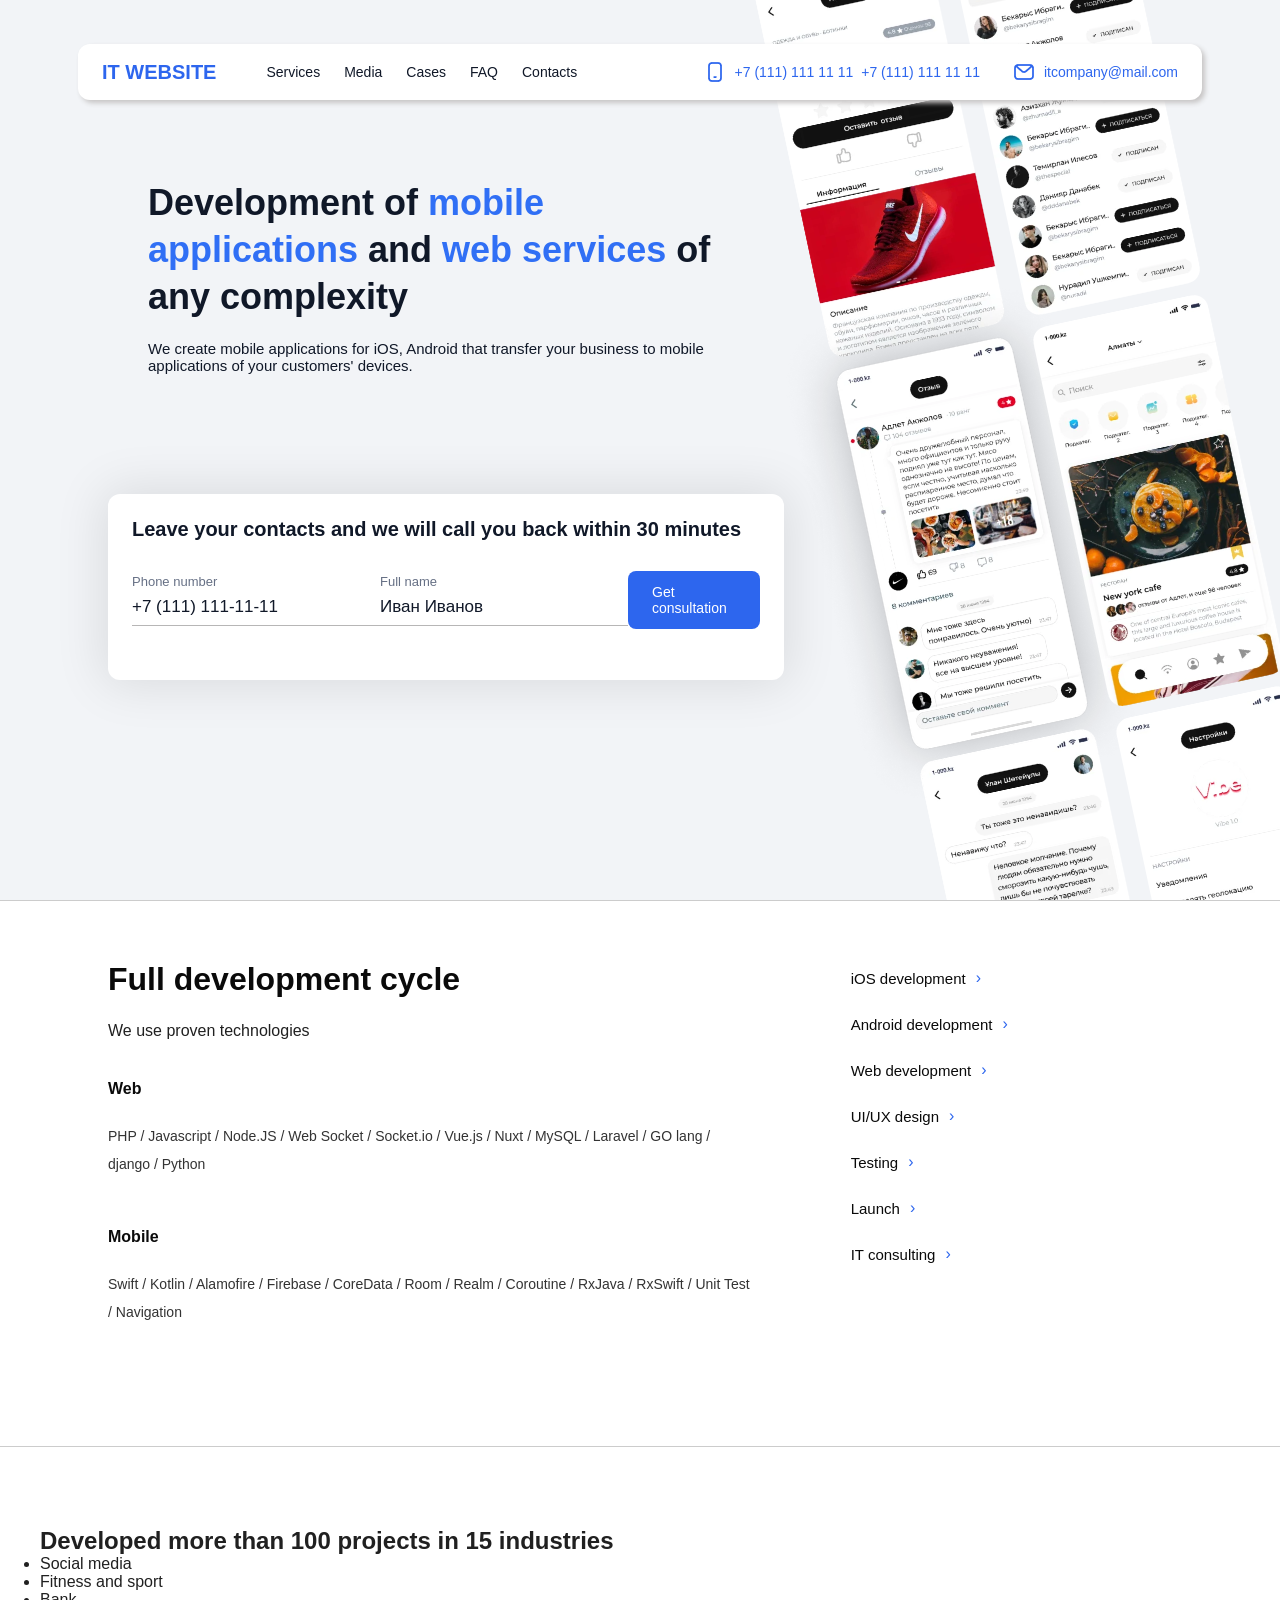
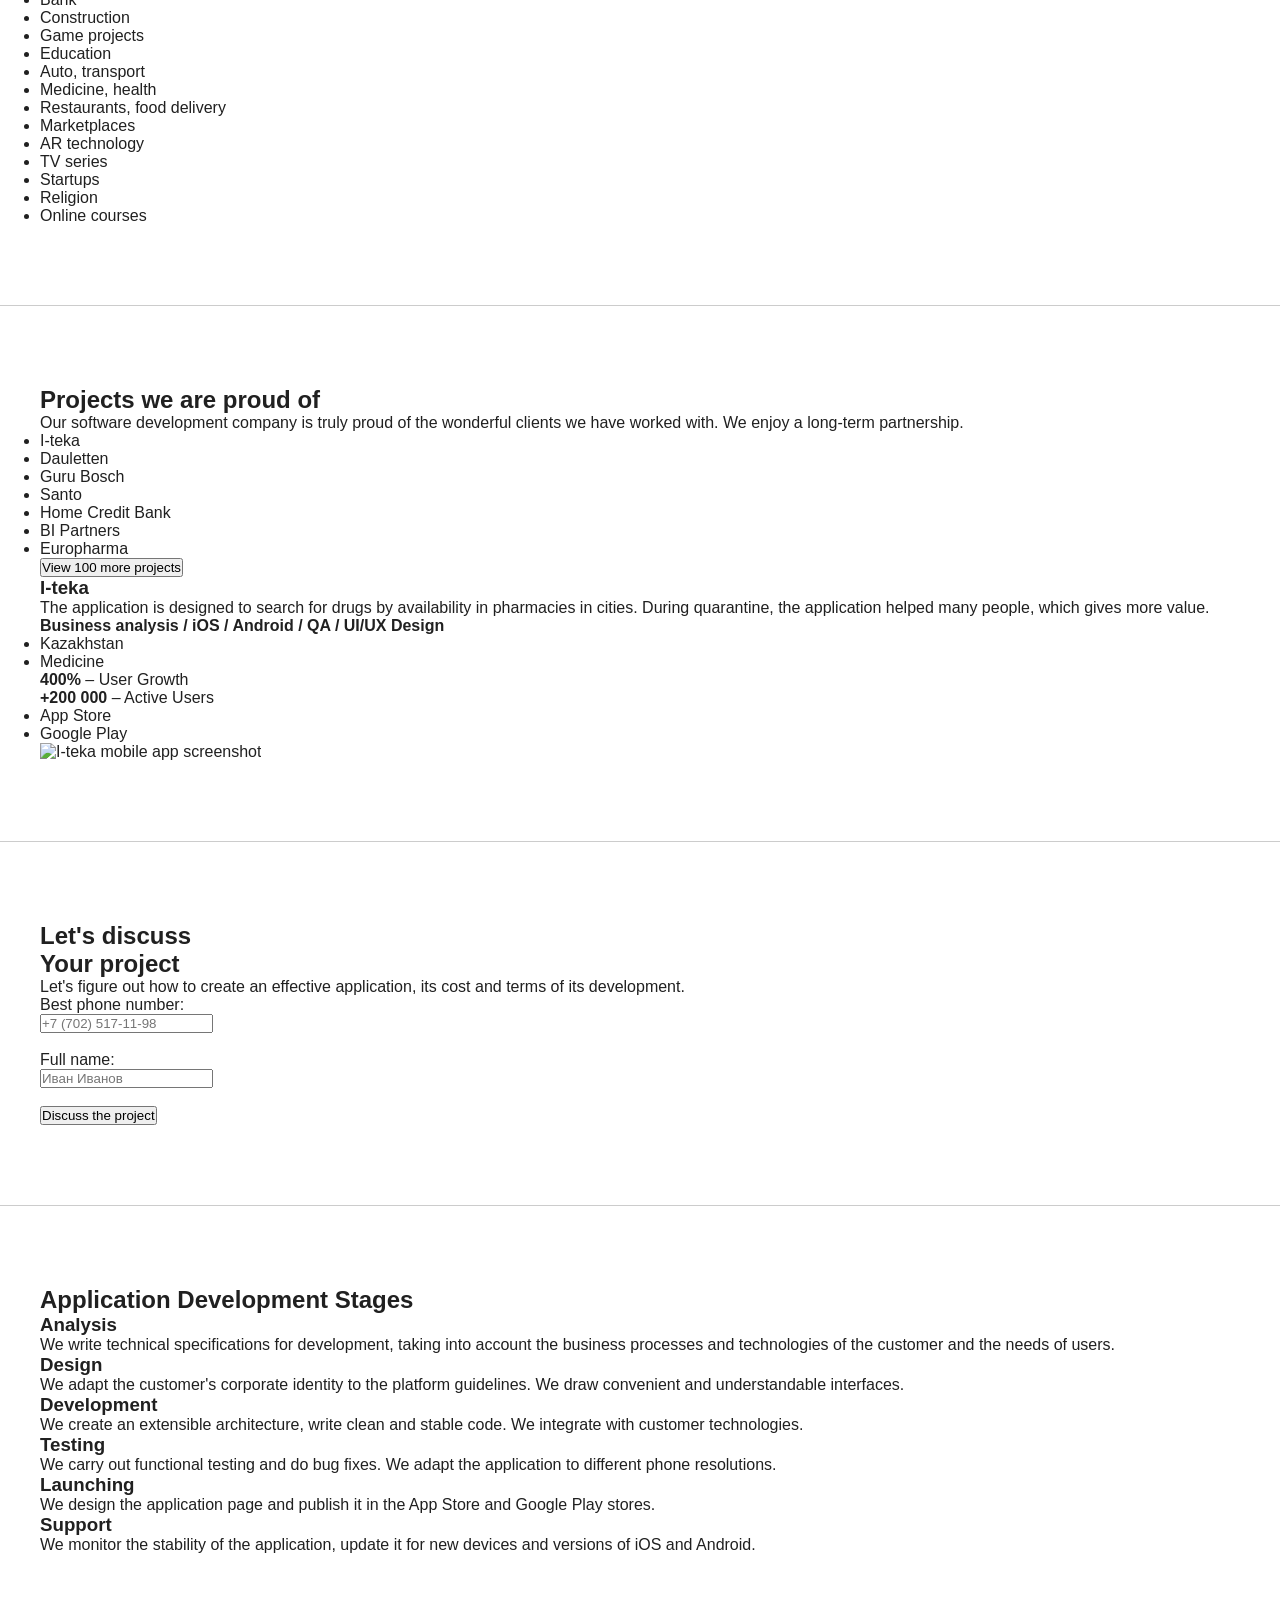
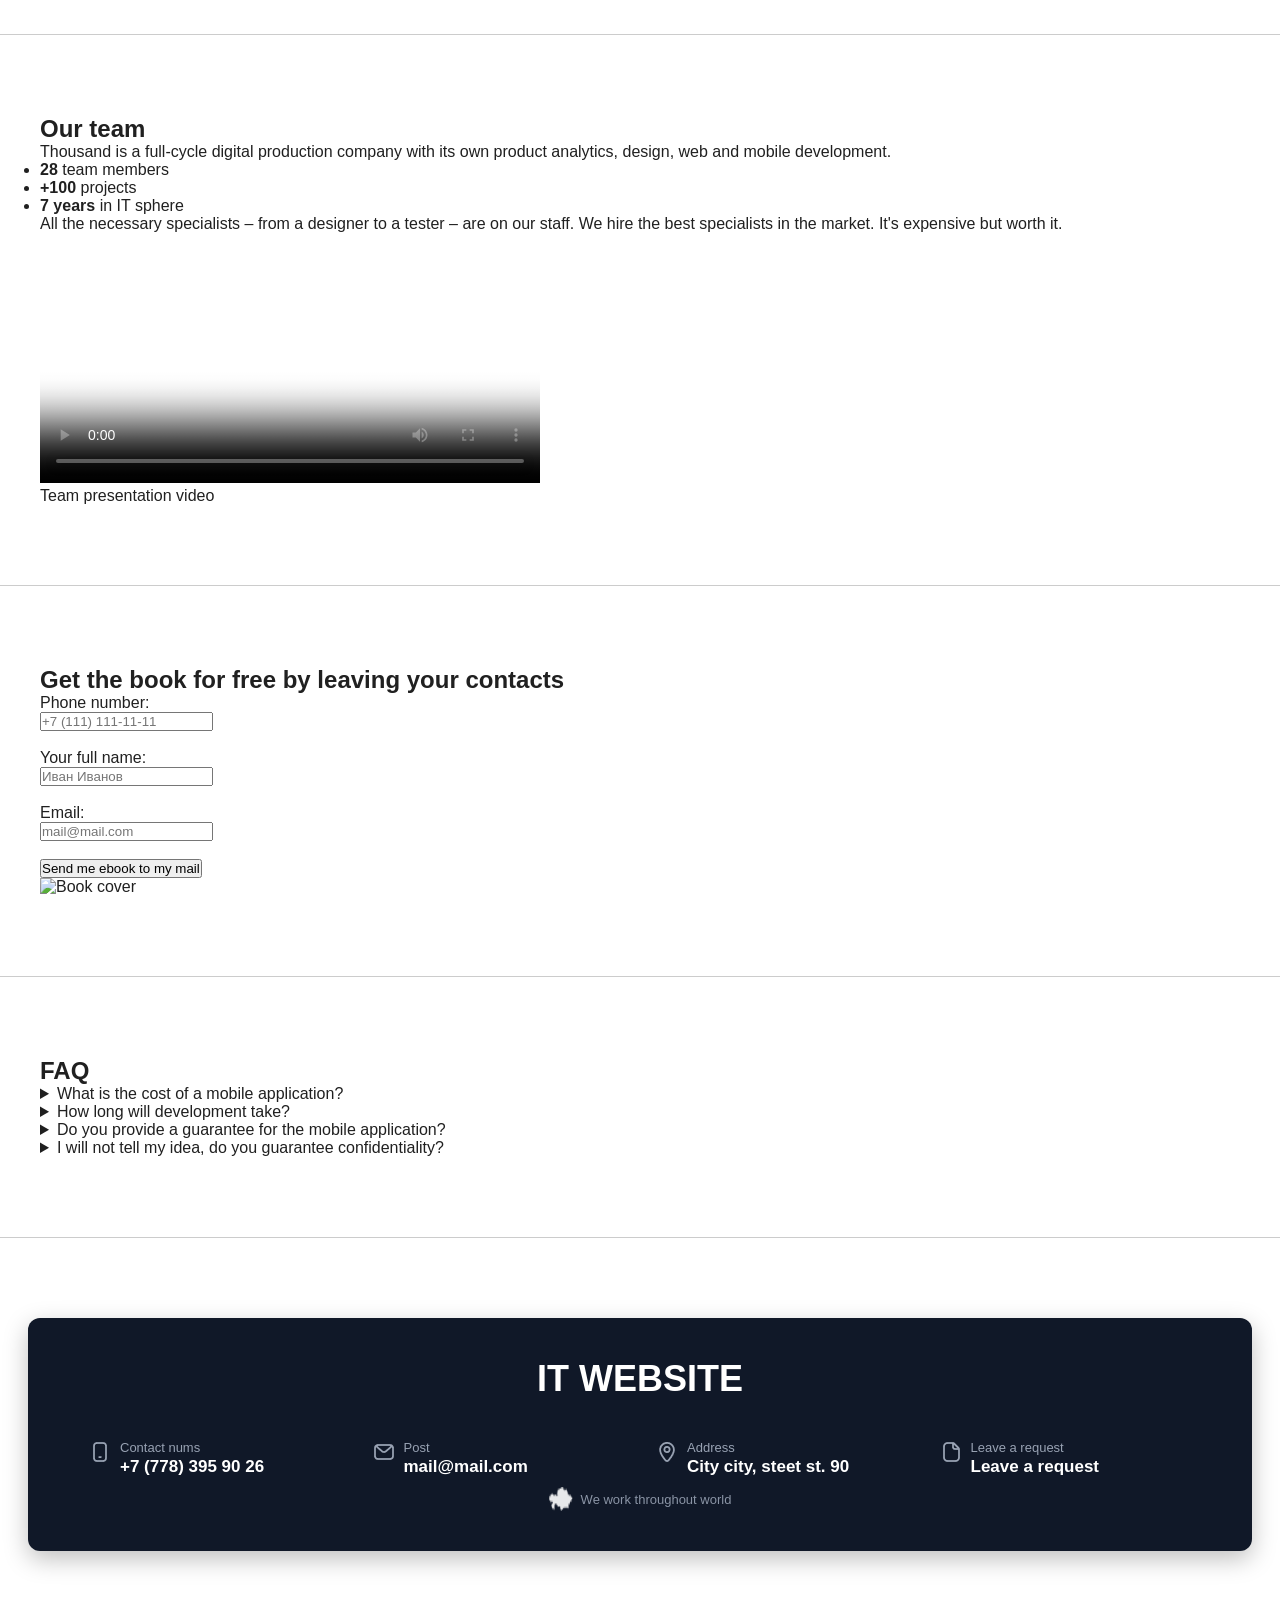
==== commit 146d3e64: "Практика 6" ====
--- a/pr/index.html
+++ b/pr/index.html
@@ -42,6 +42,10 @@
     </header>
 
     <section class="hero">
+        <div class="background-container">
+            <div class="moving-bg bg-left"></div>
+            <div class="moving-bg bg-right"></div>
+        </div>
         <div class="hero-container">
             <div class="hero-text">
                 <h2>
--- a/pr/style.css
+++ b/pr/style.css
@@ -1,3 +1,4 @@
+@charset "UTF-8";
 * {
   margin: 0;
   padding: 0;
@@ -5,21 +6,28 @@
 }
 
 body {
-  font-family: 'Inter', Arial, sans-serif;
+  font-family: "Inter", Arial, sans-serif;
   color: #202020;
   display: flex;
   flex-direction: column;
   min-height: 100vh;
-  background-color: #fff;
+  background-color: #ffffff;
   font-weight: 400;
 }
 
-/* ШАПКА */
+section {
+  padding: 80px 40px;
+}
+
+hr {
+  border: none;
+  border-top: 1px solid #ccc;
+}
+
 .mobile-menu_icon {
   display: none;
   cursor: pointer;
 }
-
 .mobile-menu_icon img {
   width: 24px;
   height: 24px;
@@ -36,8 +44,7 @@
   right: 0;
   z-index: 1000;
 }
-
-.header-card {
+.site-header .header-card {
   display: flex;
   padding: 16px 24px;
   height: 56px;
@@ -72,18 +79,15 @@
   margin: 0;
   padding: 0;
 }
-
 .main-nav li {
   font-size: 14px;
   color: #101828;
   cursor: pointer;
   transition: color 0.2s ease;
 }
-
 .main-nav li:hover {
   color: #2D66EE;
 }
-
 .main-nav a {
   text-decoration: none;
   color: #101828;
@@ -91,7 +95,6 @@
   font-weight: 500;
   transition: color 0.2s ease;
 }
-
 .main-nav a:hover {
   color: #2D66EE;
 }
@@ -108,12 +111,10 @@
   gap: 8px;
   align-items: center;
 }
-
 .contact-block img {
   width: 24px;
   height: 24px;
 }
-
 .contact-block p,
 .contact-block a {
   font-size: 14px;
@@ -122,50 +123,104 @@
   text-decoration: none;
   margin: 0;
 }
-
 .contact-block a:hover {
   text-decoration: underline;
 }
 
-/* ПЕРВЫЙ ЭКРАН (HERO SECTION) */
+@keyframes MoveUp {
+  0% {
+    transform: scale(1.2) translateY(0);
+  }
+  100% {
+    transform: scale(1.2) translateY(-100%);
+  }
+}
+@keyframes MoveDown {
+  0% {
+    transform: scale(1.2) translateY(0);
+  }
+  100% {
+    transform: scale(1.2) translateY(100%);
+  }
+}
 .hero {
+  position: relative;
   height: 900px;
+  padding-top: 80px;
   color: #101828;
   background-color: #F2F4F7;
-  background-image: url('../src/assets/img/hero-bg.png');
-  background-size: 60% auto;
+  overflow: hidden;
+}
+.hero .background-container {
+  position: absolute;
+  top: 0;
+  left: 20px;
+  width: 1400px;
+  height: 1200px;
+  z-index: 0;
+  transform: rotate(-12deg);
+  overflow: hidden;
+}
+.hero .moving-bg {
+  position: absolute;
+  width: 120%;
+  height: 100%;
   background-repeat: no-repeat;
-  background-position: right center;
-  position: relative;
-  overflow: visible;
-  padding-top: 80px;
-}
-
-@media (max-width: 1440px) {
-  .hero {
-    background-size: auto auto;
-  }
-}
-
-/* текстовый блок */
+  background-position: center;
+}
+.hero .bg-left {
+  background-image: url("../src/assets/img/column-left.webp");
+  background-size: contain;
+  background-position: 800px center;
+  animation: MoveUp 30s linear infinite;
+}
+.hero .bg-left::before {
+  content: "";
+  position: absolute;
+  top: 100%;
+  left: 0;
+  width: 100%;
+  height: 100%;
+  background-image: url("../src/assets/img/column-left.webp");
+  background-size: contain;
+  background-position: 800px center;
+  background-repeat: no-repeat;
+}
+.hero .bg-right {
+  background-image: url("../src/assets/img/column-right.webp");
+  background-size: contain;
+  background-position: 1060px center;
+  animation: MoveDown 30s linear infinite;
+}
+.hero .bg-right::before {
+  content: "";
+  position: absolute;
+  bottom: 100%;
+  left: 0;
+  width: 100%;
+  height: 100%;
+  background-image: url("../src/assets/img/column-right.webp");
+  background-size: contain;
+  background-position: 1060px center;
+  background-repeat: no-repeat;
+  background-attachment: fixed;
+}
+
 .hero-text {
   position: absolute;
   top: 180px;
   margin-left: 108px;
   width: 600px;
 }
-
 .hero-text h2 {
   font-size: 36px;
   font-weight: 700;
   line-height: 1.3;
   margin-bottom: 20px;
 }
-
 .hero-text span {
   color: #306FF5;
 }
-
 .hero-text p {
   font-size: 15px;
   font-weight: 500;
@@ -184,7 +239,6 @@
   padding: 24px;
   box-shadow: 0 0 50px 5px rgba(0, 0, 0, 0.1);
 }
-
 .hero-form h3 {
   font-size: 20px;
   margin-top: 0;
@@ -192,14 +246,11 @@
   color: #101828;
   margin-bottom: 30px;
 }
-
-/* форма и её элементы */
 .hero-form form {
   display: flex;
   align-items: center;
   justify-content: space-between;
 }
-
 .hero-form label {
   display: flex;
   flex-direction: column;
@@ -208,7 +259,6 @@
   color: #667085;
   flex: 1;
 }
-
 .hero-form input {
   border: none;
   border-bottom: 1px solid rgb(183, 182, 182);
@@ -217,11 +267,12 @@
   font-weight: 400;
   outline: none;
 }
-
+.hero-form input::-moz-placeholder {
+  color: #101828;
+}
 .hero-form input::placeholder {
   color: #101828;
 }
-
 .hero-form button {
   width: 132px;
   height: 58px;
@@ -237,28 +288,36 @@
   flex-shrink: 0;
   transition: background-color 0.2s;
 }
-
 .hero-form button:hover {
   background-color: #1f4fb5;
 }
 
-/* Заголовок второго блока */
 .dev-header {
   max-width: 1124px;
   margin: 0 auto 40px;
   padding: 0;
 }
-
 .dev-header p {
   margin-bottom: 0;
 }
 
-/* ВТОРОЙ ЭКРАН */
 .development-cycle {
   background-color: #fff;
   padding: 60px 108px 120px 108px;
   max-width: 100%;
   margin: 0;
+}
+.development-cycle h2 {
+  font-size: 32px;
+  font-weight: 700;
+  color: #0a0a0a;
+  margin-bottom: 24px;
+}
+.development-cycle > p {
+  font-size: 15px;
+  color: #0a0a0a;
+  margin-bottom: 60px;
+  font-weight: 400;
 }
 
 .development-cycle-container {
@@ -276,25 +335,10 @@
   flex-direction: column;
 }
 
-.development-cycle h2 {
-  font-size: 32px;
-  font-weight: 700;
-  color: #0a0a0a;
-  margin-bottom: 24px;
-}
-
-.development-cycle > p {
-  font-size: 15px;
-  color: #0a0a0a;
-  margin-bottom: 60px;
-  font-weight: 400;
-}
-
 /* Технологии */
 .technologies {
   margin-bottom: 0;
 }
-
 .technologies h3 {
   font-size: 16px;
   font-weight: 700;
@@ -302,11 +346,9 @@
   color: #0a0a0a;
   margin-top: 50px;
 }
-
 .technologies h3:first-child {
   margin-top: 0;
 }
-
 .technologies p {
   font-size: 14px;
   color: #333;
@@ -315,14 +357,12 @@
   margin-bottom: 0;
 }
 
-
 /* Правая колонка - направления */
 .directions {
   margin-left: 0;
   padding-top: 0;
   margin-top: -111px;
 }
-
 .directions ul {
   list-style: none;
   padding: 0;
@@ -330,7 +370,6 @@
   flex-direction: column;
   gap: 28px;
 }
-
 .directions li {
   font-size: 15px;
   color: #0a0a0a;
@@ -341,10 +380,9 @@
   gap: 6px;
   cursor: pointer;
   transition: all 0.2s ease;
+  width: -moz-fit-content;
   width: fit-content;
 }
-
-/* Синие стрелочки */
 .directions li::after {
   content: "›";
   color: #2D66EE;
@@ -352,19 +390,15 @@
   margin-left: 4px;
   transition: color 0.2s ease;
 }
-
-/* Hover эффект */
 .directions li:hover {
   font-weight: 700;
   border-bottom: 2px solid #2D66EE;
   padding-bottom: 2px;
 }
-
 .directions li:hover::after {
   color: #2D66EE;
 }
 
-/* ПОДВАЛ */
 .site-footer {
   background-color: #fff;
   display: flex;
@@ -383,8 +417,6 @@
   max-width: 1224px;
   color: white;
 }
-
-/* заголовок */
 .footer-card h2 {
   text-align: center;
   font-size: 36px;
@@ -411,7 +443,6 @@
   flex: 1;
   min-width: 220px;
 }
-
 .footer-col img {
   width: auto;
   height: auto;
@@ -449,54 +480,33 @@
   opacity: 0.9;
   font-weight: 400;
 }
-
 .footer-bottom img {
   width: 24px;
   height: 24px;
 }
 
-section {
-  padding: 80px 40px;
-}
-
-hr {
-  border: none;
-  border-top: 1px solid #ccc;
-}
-
-/* АДАПТИВ ДЛЯ 768px */
 @media (max-width: 768px) {
   .site-header {
     top: 12px;
   }
-
   .header-card {
     padding: 12px 20px;
     height: auto;
     max-width: 95%;
     justify-content: space-between;
   }
-
   .mobile-menu_icon {
     display: block;
   }
-
-  .mobile-menu_icon img {
-    width: 24px;
-    height: 24px;
-  }
-
   .header-left {
     gap: 12px;
     flex: none;
     display: contents;
     align-items: center;
   }
-
   .main-nav {
     display: none;
   }
-
   .logo {
     position: static;
     left: auto;
@@ -504,43 +514,33 @@
     font-size: 18px;
     margin: 0 auto;
   }
-
   .header-right {
     gap: 0;
     flex: none;
   }
-
   .header-right .contact-block:first-child {
     display: none;
   }
-
   .contact-block {
     margin-right: 0;
   }
-
   .contact-block a {
     font-size: 12px;
   }
-
   .contact-block p {
     display: none;
   }
-
   /* Hero section для 768px */
   .hero {
     height: auto;
     min-height: 600px;
-    background-size: 50% auto;
-    background-position: right 50px;
     padding: 120px 20px 40px;
   }
-
   .hero-container {
     max-width: 700px;
     margin: 0 auto;
     position: relative;
   }
-
   .hero-text {
     position: static;
     margin: 0;
@@ -549,15 +549,12 @@
     text-align: left;
     z-index: 2;
   }
-
   .hero-text h2 {
     font-size: 24px;
   }
-
   .hero-text p {
     font-size: 14px;
   }
-
   .hero-form {
     position: static;
     width: 100%;
@@ -565,105 +562,81 @@
     height: auto;
     margin: 190px auto 0;
   }
-
   .hero-form h3 {
     font-size: 18px;
   }
-
   .hero-form form {
     flex-wrap: wrap;
     gap: 20px;
   }
-
   .hero-form label {
     flex: 1 1 45%;
     min-width: 200px;
   }
-
   .hero-form button {
     width: 100%;
     text-align: center;
     padding: 16px;
   }
-
-  /* Development cycle для 768px */
   .development-cycle {
     padding: 60px 20px;
   }
-
   .development-cycle h2 {
     font-size: 26px;
   }
-
   .development-cycle > p {
     font-size: 14px;
     margin-bottom: 40px;
   }
-
   .technologies h3 {
     font-size: 15px;
     margin-top: 24px;
   }
-
   .technologies p {
     font-size: 13px;
     line-height: 1.6;
   }
-
+  .directions ul {
+    gap: 18px;
+  }
   .directions li {
     font-size: 14px;
   }
-
-  .directions ul {
-    gap: 18px;
-  }
-
   .development-cycle-container {
     grid-template-columns: 1fr 1fr;
     gap: 30px;
   }
-
-  /* Footer для 768px */
   .footer-card {
     padding: 30px 20px;
   }
-
   .footer-card h2 {
     font-size: 28px;
   }
-
   .footer-row {
     flex-direction: row;
     flex-wrap: wrap;
     gap: 15px;
   }
-
   .footer-col {
     min-width: calc(50% - 10px);
     flex-direction: row;
     align-items: center;
   }
-
   .footer-col img {
     width: 20px;
     height: 20px;
   }
-
   .footer-label {
     font-size: 11px;
   }
-
   .footer-text {
     font-size: 14px;
   }
 }
-
-/* АДАПТИВ ДЛЯ 425px */
 @media (max-width: 425px) {
   .site-header {
     top: 8px;
   }
-
   .header-card {
     padding: 12px 16px;
     max-width: 95%;
@@ -671,37 +644,28 @@
     justify-content: space-between;
     align-items: center;
   }
-
   .header-left {
     gap: 12px;
     flex: none;
   }
-
   .logo {
     font-size: 16px;
     position: static;
     transform: none;
     margin: 0 auto;
   }
-
-  /* Hero section для 425px */
   .hero {
     min-height: auto;
     height: auto;
-    background-image: url('./src/assets/img/hero-bg.png');
-    background-size: 100%;
-    background-position: center 320px;
     padding: 80px 16px 40px;
     display: flex;
     flex-direction: column;
   }
-
   .hero-container {
     display: flex;
     flex-direction: column;
     max-width: 100%;
   }
-
   .hero-text {
     width: 100%;
     text-align: left;
@@ -711,28 +675,13 @@
     margin-left: 0;
     max-width: 100%;
   }
-
   .hero-text h2 {
     font-size: 22px;
     margin-bottom: 16px;
   }
-
   .hero-text p {
     font-size: 14px;
   }
-
-  .hero-container::after {
-    content: '';
-    order: 2;
-    width: 100%;
-    height: 220px;
-    background-image: url('./src/assets/img/hero-bg.png');
-    background-size: contain;
-    background-repeat: no-repeat;
-    background-position: center;
-    margin-bottom: 20px;
-  }
-
   .hero-form {
     position: static;
     width: 100%;
@@ -740,91 +689,69 @@
     margin: 0;
     order: 3;
     padding: 20px;
-    top: auto;
-    left: auto;
-  }
-
+  }
   .hero-form h3 {
     font-size: 16px;
     margin-bottom: 20px;
   }
-
   .hero-form form {
     flex-direction: column;
     gap: 16px;
   }
-
   .hero-form label {
     width: 100%;
     min-width: 100%;
   }
-
   .hero-form button {
     width: 100%;
     height: 48px;
   }
-
-  /* Development cycle для 425px */
   .development-cycle {
     padding: 40px 16px;
   }
-
   .development-cycle h2 {
     font-size: 24px;
   }
-
-  .development-cycle-container {
+  .development-cycle .development-cycle-container {
     gap: 30px;
   }
-
   .technologies h3 {
     font-size: 15px;
     margin-top: 24px;
   }
-
   .technologies p {
     font-size: 13px;
   }
-
   .directions ul {
     gap: 16px;
   }
-
   .directions li {
     font-size: 14px;
   }
-
-  /* Footer для 425px */
   .footer-card {
     padding: 24px 16px;
   }
-
   .footer-card h2 {
     font-size: 22px;
     margin-bottom: 30px;
   }
-
   .footer-label {
     font-size: 12px;
   }
-
   .footer-text {
     font-size: 15px;
   }
-
   section {
     padding: 40px 16px;
   }
-
   .footer-row {
     flex-direction: row;
     flex-wrap: wrap;
     gap: 12px;
   }
-
   .footer-col {
     min-width: 100%;
     flex-direction: row;
     align-items: center;
   }
-}
+}/*# sourceMappingURL=style.css.map */
